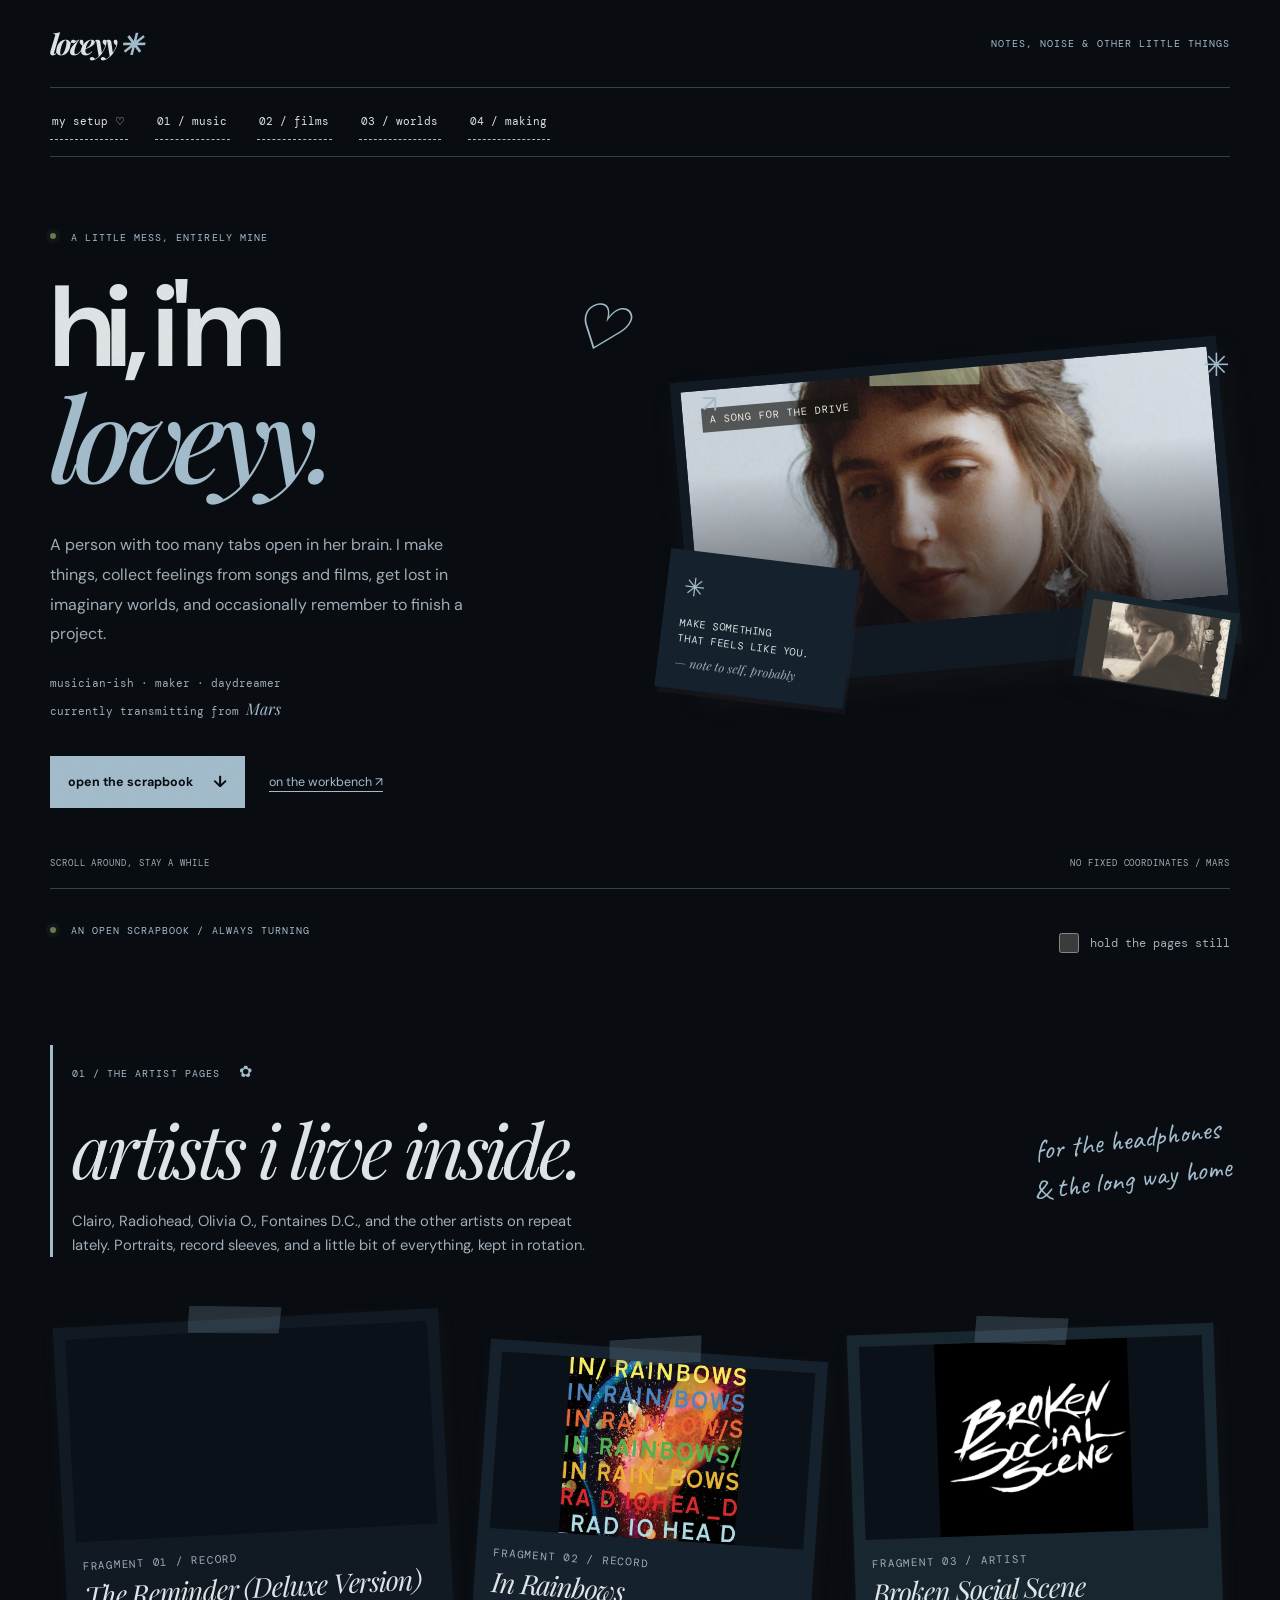
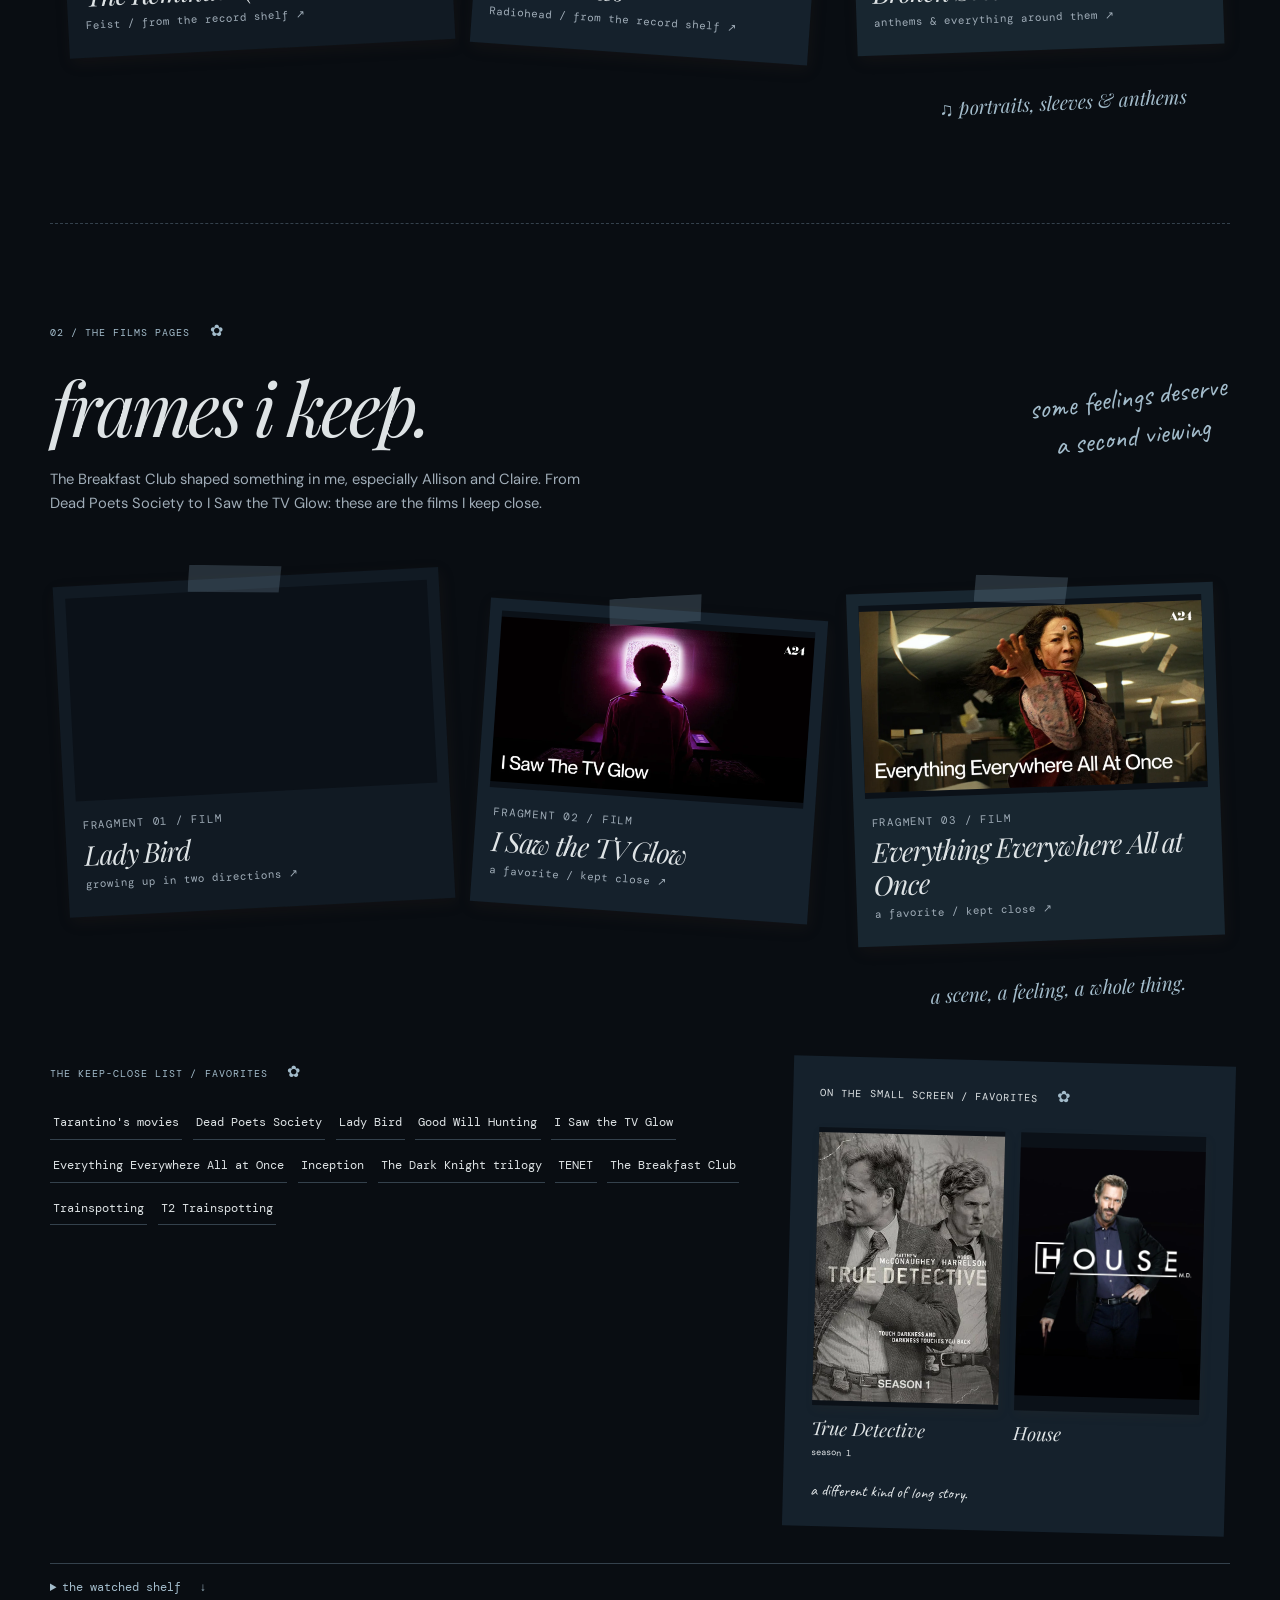
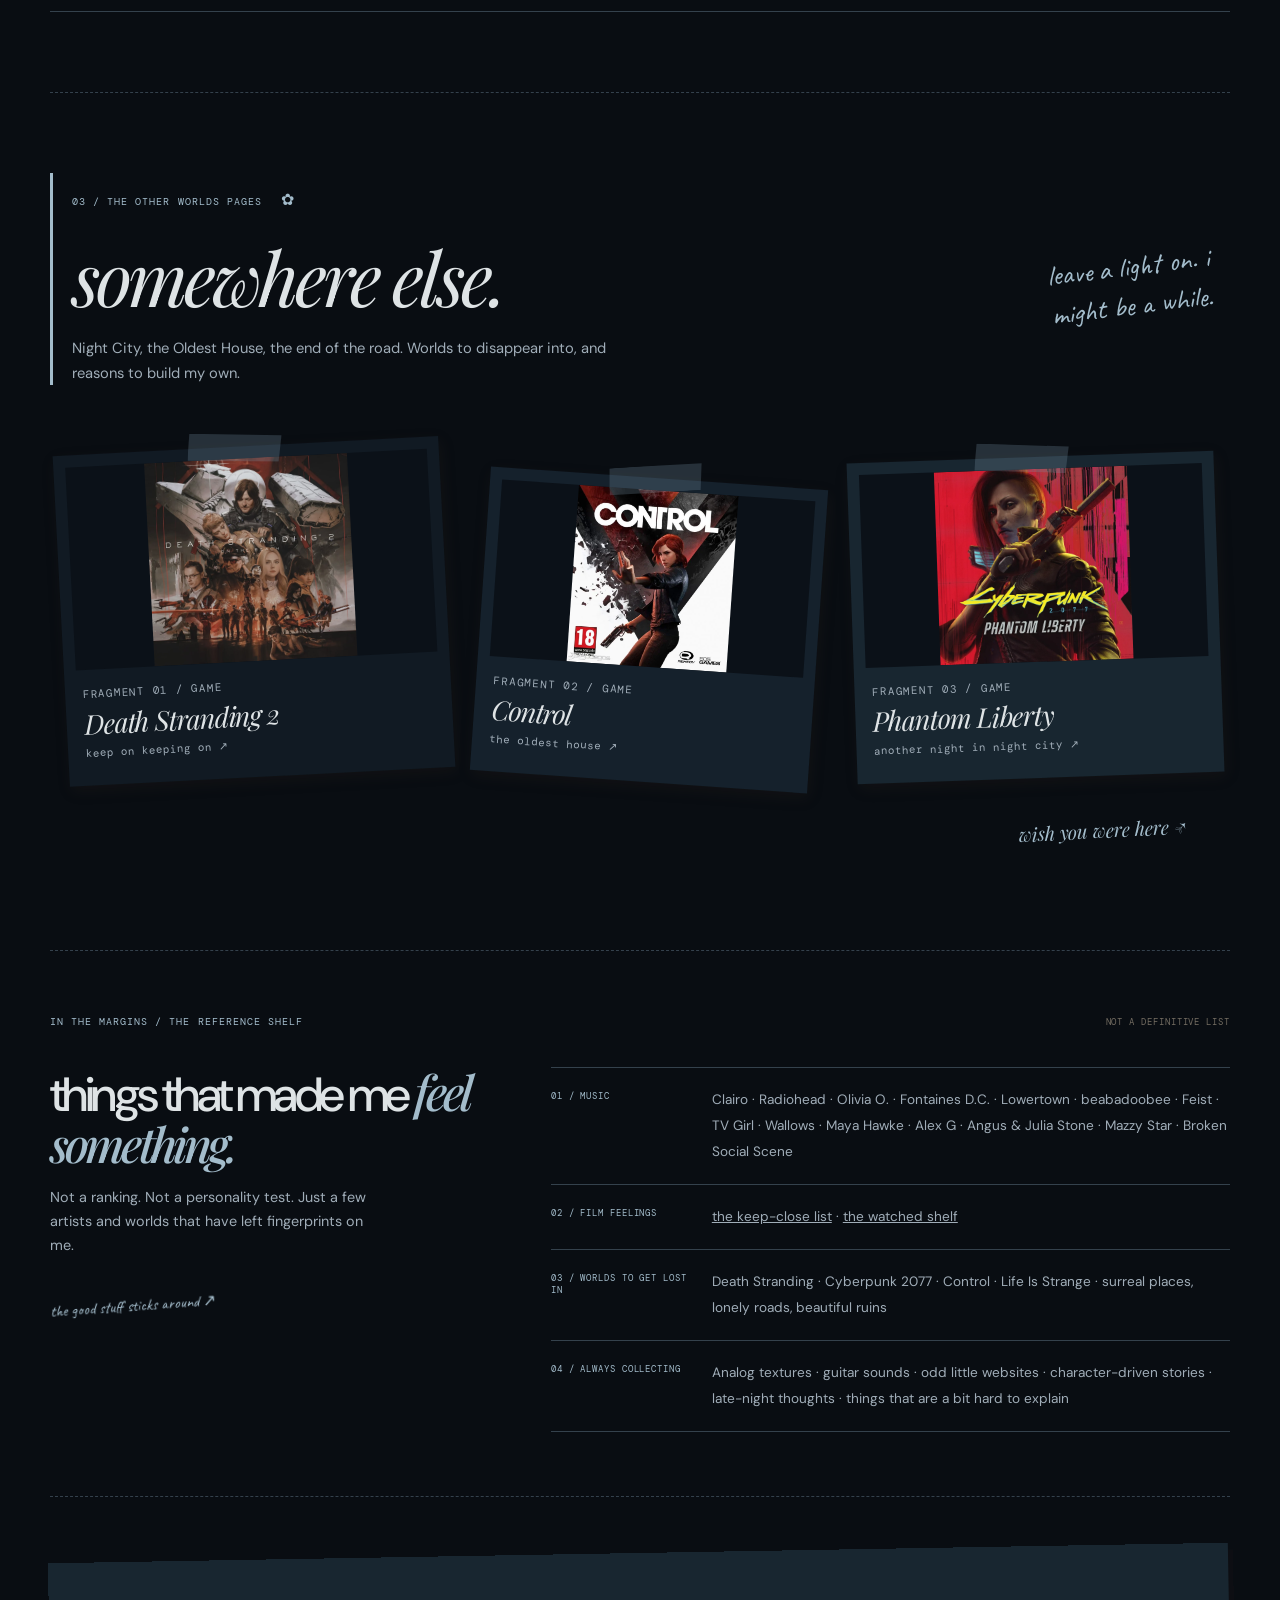
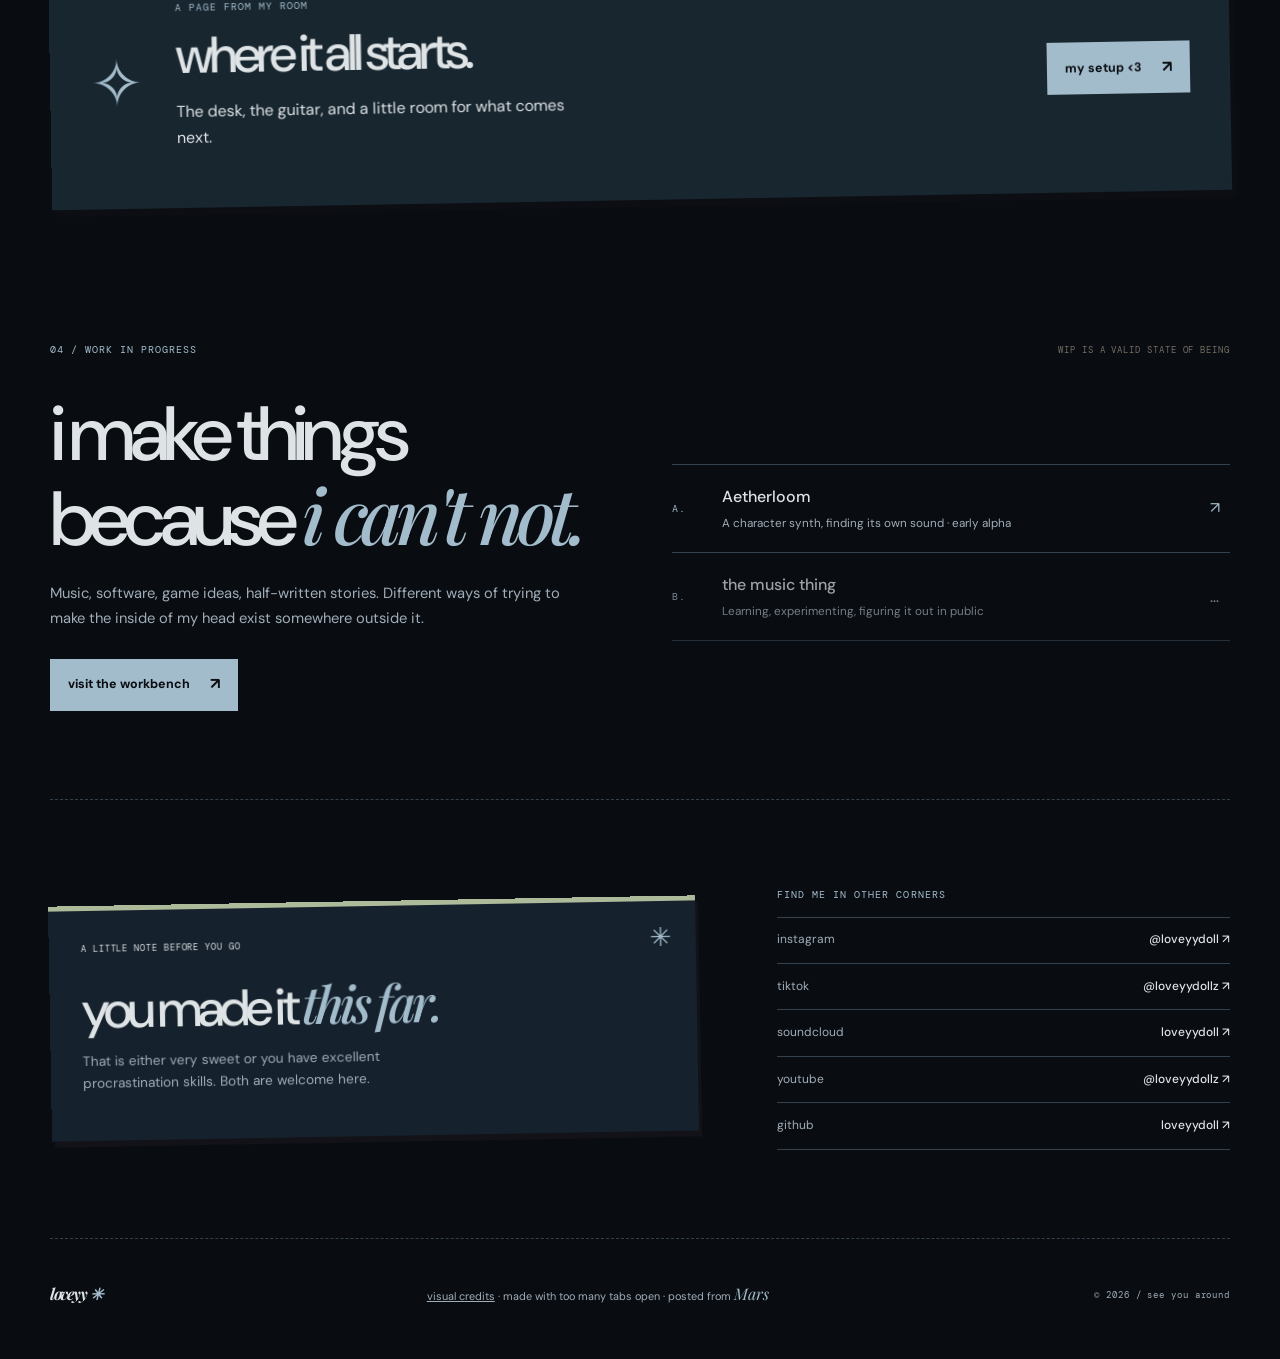
==== archive.html @ 2140994e "Redesign personal site around about page and dark artist archive" ====
<!doctype html>
<html lang="en">
<head><script src="theme.js"></script>
  <meta charset="utf-8">
  <meta name="viewport" content="width=device-width, initial-scale=1">
  <meta name="theme-color" content="#f3eddf">
  <meta name="description" content="A little corner of the internet belonging to loveyy: music, films, games, thoughts, and things in progress.">
  <title>loveyy ✳ — a little corner of the internet</title>
  <link rel="icon" type="image/png" href="/assets/imgs/InEgUadX.png">
  <link rel="preconnect" href="https://fonts.googleapis.com">
  <link rel="preconnect" href="https://fonts.gstatic.com" crossorigin>
  <link href="https://fonts.googleapis.com/css2?family=Caveat:wght@400;600&family=DM+Mono:wght@400;500&family=DM+Sans:wght@400;500;600;700&family=Playfair+Display:ital,wght@0,500;0,600;1,500;1,600&display=swap" rel="stylesheet">
  <link rel="stylesheet" href="styles.css"><link rel="stylesheet" href="scrapbook.css">
  <script src="moodboard-data.js" defer></script>
  <script src="script.js" defer></script>
<link rel="stylesheet" href="theme.css"><link rel="stylesheet" href="journal.css"><script src="journal.js" defer></script></head>
<body>
  <a class="skip-link" href="#main">skip the intro ↓</a>
  <div class="site-shell">
    <header class="topbar">
      <a class="wordmark" href="index.html" aria-label="loveyy home">loveyy<span data-copy="index-001">✳</span></a>
      <span class="top-note" data-copy="index-002">NOTES, NOISE & OTHER LITTLE THINGS</span>
      
    </header>

    <nav class="page-tabs" aria-label="Scrapbook pages"><a href="setup.html">my setup ♡</a><a href="#music">01 / music</a><a href="#films">02 / films</a><a href="#worlds">03 / worlds</a><a href="#making-stuff">04 / making</a></nav><main id="main">
      <section class="hero" aria-labelledby="hello">
        <div class="hero-copy">
          <p class="eyebrow"><span class="live-dot"></span> A LITTLE MESS, ENTIRELY MINE</p>
          <h1 id="hello">hi, i'm<br><em>loveyy.</em><span class="hero-doodle" aria-hidden="true">♡</span></h1>
          <p class="hero-intro" data-copy="index-004">A person with too many tabs open in her brain. I make things, collect feelings from songs and films, get lost in imaginary worlds, and occasionally remember to finish a project.</p>
          <p class="hero-aside">musician-ish · maker · daydreamer<br><span>currently transmitting from <i>Mars</i></span></p>
          <div class="hero-actions">
            <a class="pill-link" href="#the-current-state">open the scrapbook <span data-copy="index-005">↓</span></a>
            <a class="text-link" href="portfolio.html">on the workbench ↗</a>
          </div>
        </div>
        <div class="hero-art" aria-label="A little collage representing the things I love">
          <div class="art-frame art-main">
            <img src="assets/scrapbook/01.webp" alt="Clairo in a soft-lit portrait photographed by Lucas Creighton" fetchpriority="high">
            <span class="frame-stamp" data-copy="index-006">A SONG FOR THE DRIVE</span>
            <span class="frame-caption" data-copy="index-007">softly, somewhere.</span>
          </div>
          <div class="art-frame art-note"><span class="note-star" data-copy="index-008">✳</span><span>MAKE SOMETHING<br>THAT FEELS LIKE YOU.</span><small data-copy="index-009">— note to self, probably</small></div>
          <div class="art-frame art-snapshot">
            <img src="assets/imgs/clairo-candid.jpg" alt="Clairo candid portrait" loading="lazy">
            <span data-copy="index-010">sound on, world off</span>
          </div>
          <span class="orbit orbit-one" data-copy="index-011">✳</span><span class="orbit orbit-two" data-copy="index-012">↗</span>
        </div>
        <div class="hero-bottom"><span data-copy="index-013">SCROLL AROUND, STAY A WHILE</span><span data-copy="index-014">NO FIXED COORDINATES / MARS</span></div>
      </section>

<div class="scrapbook-intro" id="the-current-state"><p class="eyebrow"><span class="live-dot"></span> AN OPEN SCRAPBOOK / ALWAYS TURNING</p><label class="hold-label"><input type="checkbox" id="hold-pages"> hold the pages still</label></div><section class="topic section-block" id="music" aria-labelledby="music-title"><div class="topic-heading"><div><p class="eyebrow" data-copy="index-015">01 / THE ARTIST PAGES</p><h2 id="music-title" data-copy="index-016">artists i live inside.</h2><p class="section-intro" data-copy="index-017">Clairo, Radiohead, Olivia O., Fontaines D.C., and the other artists on repeat lately. Portraits, record sleeves, and a little bit of everything, kept in rotation.</p></div><span class="scribble" data-copy="index-018">for the headphones & the long way home</span></div><div class="scrapbook" data-scrapbook="music"><a class="scrap" href="https://music.apple.com/us/artist/clairo/1187613837?uo=4" target="_blank" rel="noopener noreferrer"><span class="tape" aria-hidden="true"></span><span class="scrap-media"><img src="assets/scrapbook/artist-clairo.webp" alt="Clairo artist image from Apple Music" loading="lazy" decoding="async" width="486" height="486"></span><span class="scrap-meta" data-copy="index-019">fragment 01 / artist</span><span class="scrap-title" data-copy="index-020">Clairo</span><span class="scrap-caption" data-copy="index-021">on repeat lately ↗</span></a><a class="scrap" href="https://music.apple.com/us/album/in-rainbows/1109714933?uo=4" target="_blank" rel="noopener noreferrer"><span class="tape" aria-hidden="true"></span><span class="scrap-media"><img src="assets/scrapbook/record-radiohead.webp" alt="In Rainbows record artwork by Radiohead" loading="lazy" decoding="async" width="600" height="600"></span><span class="scrap-meta" data-copy="index-022">fragment 02 / record</span><span class="scrap-title" data-copy="index-023">In Rainbows</span><span class="scrap-caption" data-copy="index-024">Radiohead / from the record shelf ↗</span></a><a class="scrap" href="https://music.apple.com/us/artist/broken-social-scene/6925799?uo=4" target="_blank" rel="noopener noreferrer"><span class="tape" aria-hidden="true"></span><span class="scrap-media"><img src="assets/scrapbook/artist-brokensocialscene.webp" alt="Broken Social Scene artist image from Apple Music" loading="lazy" decoding="async" width="486" height="486"></span><span class="scrap-meta" data-copy="index-025">fragment 03 / artist</span><span class="scrap-title" data-copy="index-026">Broken Social Scene</span><span class="scrap-caption" data-copy="index-027">anthems &amp; everything around them ↗</span></a><div class="margin-note" aria-hidden="true">♫ portraits, sleeves &amp; anthems</div></div></section>
<section class="topic section-block" id="films" aria-labelledby="films-title"><div class="topic-heading"><div><p class="eyebrow" data-copy="index-028">02 / THE FILMS PAGES</p><h2 id="films-title" data-copy="index-029">frames i keep.</h2><p class="section-intro" data-copy="index-030">The Breakfast Club shaped something in me, especially Allison and Claire. From Dead Poets Society to I Saw the TV Glow: these are the films I keep close.</p></div><span class="scribble" data-copy="index-031">some feelings deserve a second viewing</span></div><div class="scrapbook" data-scrapbook="films"><a class="scrap" href="https://www.universalpicturesathome.com/movies/the-breakfast-club" target="_blank" rel="noopener noreferrer"><span class="tape" aria-hidden="true"></span><span class="scrap-media"><img src="assets/scrapbook/03.webp" alt="The Breakfast Club official film poster" loading="lazy" decoding="async" width="1100" height="1650"></span><span class="scrap-meta" data-copy="index-032">fragment 01 / film</span><span class="scrap-title" data-copy="index-033">The Breakfast Club</span><span class="scrap-caption" data-copy="index-034">allison &amp; claire / a little bit of me ↗</span></a><a class="scrap" href="https://a24films.com/films/i-saw-the-tv-glow" target="_blank" rel="noopener noreferrer"><span class="tape" aria-hidden="true"></span><span class="scrap-media"><img src="assets/scrapbook/tv-glow.webp" alt="I Saw the TV Glow artwork from its official film page" loading="lazy" decoding="async" width="1100" height="578"></span><span class="scrap-meta" data-copy="index-035">fragment 02 / film</span><span class="scrap-title" data-copy="index-036">I Saw the TV Glow</span><span class="scrap-caption" data-copy="index-037">a favorite / kept close ↗</span></a><a class="scrap" href="https://a24films.com/films/everything-everywhere-all-at-once" target="_blank" rel="noopener noreferrer"><span class="tape" aria-hidden="true"></span><span class="scrap-media"><img src="assets/scrapbook/eeaao.webp" alt="Everything Everywhere All at Once artwork from its official film page" loading="lazy" decoding="async" width="1100" height="578"></span><span class="scrap-meta" data-copy="index-038">fragment 03 / film</span><span class="scrap-title" data-copy="index-039">Everything Everywhere All at Once</span><span class="scrap-caption" data-copy="index-040">a favorite / kept close ↗</span></a><div class="margin-note" aria-hidden="true">a scene, a feeling, a whole thing.</div></div><div class="film-notes"><div class="favorite-list" id="film-favorites"><p class="eyebrow" data-copy="index-041">THE KEEP-CLOSE LIST / FAVORITES</p><ul><li data-copy="index-042">Tarantino's movies</li><li data-copy="index-043">Dead Poets Society</li><li data-copy="index-044">Lady Bird</li><li data-copy="index-045">Good Will Hunting</li><li data-copy="index-046">I Saw the TV Glow</li><li data-copy="index-047">Everything Everywhere All at Once</li><li data-copy="index-048">Inception</li><li data-copy="index-049">The Dark Knight trilogy</li><li data-copy="index-050">TENET</li><li data-copy="index-051">The Breakfast Club</li><li data-copy="index-052">Trainspotting</li><li data-copy="index-053">T2 Trainspotting</li></ul></div><aside class="tv-note"><p class="eyebrow" data-copy="index-054">ON THE SMALL SCREEN / FAVORITES</p><div class="tv-posters"><a class="tv-poster" href="https://www.tvmaze.com/seasons/11/true-detective-season-1" target="_blank" rel="noopener noreferrer"><span class="tv-media"><img src="assets/scrapbook/true-detective-s1.webp" width="300" height="434" alt="True Detective Season 1 poster" loading="lazy" decoding="async"></span><h3>True Detective <small data-copy="index-055">season 1</small></h3></a><a class="tv-poster" href="https://www.tvmaze.com/shows/118/house" target="_blank" rel="noopener noreferrer"><span class="tv-media"><img src="assets/scrapbook/house.webp" width="852" height="1136" alt="House series poster" loading="lazy" decoding="async"></span><h3 data-copy="index-056">House</h3></a></div><span class="scribble" data-copy="index-057">a different kind of long story.</span></aside><details class="watched-list" id="film-watched"><summary>the watched shelf <span data-copy="index-058">↓</span></summary><p data-copy="index-059">Watched, with franchises kept together. The favorites live above.</p><ul><li data-copy="index-060">TENET</li><li data-copy="index-061">Dead Poets Society</li><li data-copy="index-062">Good Will Hunting</li><li data-copy="index-063">Kill Bill Vol. 1</li><li data-copy="index-064">Once Upon a Time in Hollywood</li><li data-copy="index-065">Django Unchained</li><li data-copy="index-066">Oppenheimer</li><li data-copy="index-067">Spider-Man (Tom Holland franchise)</li><li data-copy="index-068">Spider-Man: Into the Spider-Verse</li><li data-copy="index-069">Spider-Man: Across the Spider-Verse</li><li data-copy="index-070">Interstellar</li><li data-copy="index-071">Heat</li><li data-copy="index-072">One Battle After Another</li><li data-copy="index-073">007 (Daniel Craig films)</li><li data-copy="index-074">Novocaine</li><li data-copy="index-075">Heretic</li><li data-copy="index-076">Tetris</li><li data-copy="index-077">Kingsman trilogy</li><li data-copy="index-078">The Wolf of Wall Street</li><li data-copy="index-079">Whiplash</li><li data-copy="index-080">V for Vendetta</li><li data-copy="index-081">The Grand Budapest Hotel</li><li data-copy="index-082">Fight Club</li><li data-copy="index-083">Reservoir Dogs</li><li data-copy="index-084">Inglourious Basterds</li><li data-copy="index-085">A Fistful of Dollars</li><li data-copy="index-086">For a Few Dollars More</li><li data-copy="index-087">Project Hail Mary</li><li data-copy="index-088">Pulp Fiction</li><li data-copy="index-089">Sunshine</li><li data-copy="index-090">Trainspotting</li><li data-copy="index-091">T2 Trainspotting</li><li data-copy="index-092">Hot Fuzz</li><li data-copy="index-093">I Saw the TV Glow</li><li data-copy="index-094">The Master</li><li data-copy="index-095">Children of Men</li><li data-copy="index-096">The Drama</li><li data-copy="index-097">There Will Be Blood</li><li data-copy="index-098">Baby Driver</li><li data-copy="index-099">John Wick franchise</li><li data-copy="index-100">Everything Everywhere All at Once</li><li data-copy="index-101">Knives Out trilogy</li><li data-copy="index-102">Sicario</li><li data-copy="index-103">Dune: Part One</li><li data-copy="index-104">Dune: Part Two</li><li data-copy="index-105">Blade Runner 2049</li><li data-copy="index-106">Bullet Train</li><li data-copy="index-107">Drive</li><li data-copy="index-108">The Batman</li><li data-copy="index-109">Lady Bird</li><li data-copy="index-110">Inception</li><li data-copy="index-111">The Dark Knight trilogy</li><li data-copy="index-112">The Breakfast Club</li></ul></details></div></section>
<section class="topic section-block" id="worlds" aria-labelledby="worlds-title"><div class="topic-heading"><div><p class="eyebrow" data-copy="index-113">03 / THE OTHER WORLDS PAGES</p><h2 id="worlds-title" data-copy="index-114">somewhere else.</h2><p class="section-intro" data-copy="index-115">Night City, the Oldest House, the end of the road. Worlds to disappear into, and reasons to build my own.</p></div><span class="scribble" data-copy="index-116">leave a light on. i might be a while.</span></div><div class="scrapbook" data-scrapbook="worlds"><a class="scrap" href="https://www.playstation.com/en-us/games/death-stranding-2-on-the-beach/" target="_blank" rel="noopener noreferrer"><span class="tape" aria-hidden="true"></span><span class="scrap-media"><img src="assets/scrapbook/09.webp" alt="Death Stranding 2 On the Beach official artwork" loading="lazy" decoding="async" width="1024" height="1024"></span><span class="scrap-meta" data-copy="index-117">fragment 01 / game</span><span class="scrap-title" data-copy="index-118">Death Stranding 2</span><span class="scrap-caption" data-copy="index-119">keep on keeping on ↗</span></a><a class="scrap" href="https://www.remedygames.com/games/control" target="_blank" rel="noopener noreferrer"><span class="tape" aria-hidden="true"></span><span class="scrap-media"><img src="assets/scrapbook/10.webp" alt="Control video game cover artwork" loading="lazy" decoding="async" width="580" height="638"></span><span class="scrap-meta" data-copy="index-120">fragment 02 / game</span><span class="scrap-title" data-copy="index-121">Control</span><span class="scrap-caption" data-copy="index-122">the oldest house ↗</span></a><a class="scrap" href="https://www.cyberpunk.net/" target="_blank" rel="noopener noreferrer"><span class="tape" aria-hidden="true"></span><span class="scrap-media"><img src="assets/scrapbook/15.webp" alt="Cyberpunk 2077 Phantom Liberty promotional art" loading="lazy" decoding="async" width="1024" height="1024"></span><span class="scrap-meta" data-copy="index-123">fragment 03 / game</span><span class="scrap-title" data-copy="index-124">Phantom Liberty</span><span class="scrap-caption" data-copy="index-125">another night in night city ↗</span></a><div class="margin-note" aria-hidden="true">wish you were here ↗</div></div></section>
      <section class="reference-section section-block" id="reference-shelf" aria-labelledby="reference-title">
        <div class="section-heading"><p class="eyebrow" data-copy="index-126">IN THE MARGINS / THE REFERENCE SHELF</p><span class="section-mark" data-copy="index-127">NOT A DEFINITIVE LIST</span></div>
        <div class="reference-layout">
          <div class="reference-lead"><h2 id="reference-title"><span data-copy="index-extra-001">things that made me </span><em><span data-copy="index-extra-002">feel something.</span></em></h2><p data-copy="index-128">Not a ranking. Not a personality test. Just a few artists and worlds that have left fingerprints on me.</p><span class="handwritten" data-copy="index-129">the good stuff sticks around ↗</span></div>
          <div class="reference-lists">
            <div class="reference-row"><span class="reference-kind" data-copy="index-130">01 / MUSIC</span><p data-copy="index-131">Clairo · Radiohead · Olivia O. · Fontaines D.C. · Lowertown · beabadoobee · Feist · TV Girl · Wallows · Maya Hawke · Alex G · Angus &amp; Julia Stone · Mazzy Star · Broken Social Scene</p></div>
            <div class="reference-row"><span class="reference-kind" data-copy="index-132">02 / FILM FEELINGS</span><p><a href="#film-favorites">the keep-close list</a> · <a href="#film-watched">the watched shelf</a></p></div>
            <div class="reference-row"><span class="reference-kind" data-copy="index-133">03 / WORLDS TO GET LOST IN</span><p data-copy="index-134">Death Stranding · Cyberpunk 2077 · Control · Life Is Strange · surreal places, lonely roads, beautiful ruins</p></div>
            <div class="reference-row"><span class="reference-kind" data-copy="index-135">04 / ALWAYS COLLECTING</span><p data-copy="index-136">Analog textures · guitar sounds · odd little websites · character-driven stories · late-night thoughts · things that are a bit hard to explain</p></div>
          </div>
        </div>
      </section>

      <aside class="setup-invitation"><span aria-hidden="true">✧</span><div><p class="eyebrow" data-copy="index-137">A PAGE FROM MY ROOM</p><h2 data-copy="index-138">where it all starts.</h2><p data-copy="index-139">The desk, the guitar, and a little room for what comes next.</p></div><a class="pill-link" href="setup.html">my setup &lt;3 <span data-copy="index-140">↗</span></a></aside>
<section class="making-section section-block" id="making-stuff" aria-labelledby="making-title">
        <div class="section-heading"><p class="eyebrow" data-copy="index-141">04 / WORK IN PROGRESS</p><span class="section-mark" data-copy="index-142">WIP IS A VALID STATE OF BEING</span></div>
        <div class="making-layout">
          <div><h2 id="making-title"><span data-copy="index-extra-003">i make things</span><br><span data-copy="index-extra-004">because </span><em><span data-copy="index-extra-005">i can't not.</span></em></h2><p class="section-intro" data-copy="index-143">Music, software, game ideas, half-written stories. Different ways of trying to make the inside of my head exist somewhere outside it.</p><a class="pill-link" href="portfolio.html">visit the workbench <span data-copy="index-144">↗</span></a></div>
          <div class="project-teasers">
            <a class="project-teaser" href="portfolio.html#aetherloom"><span class="project-index" data-copy="index-145">A.</span><span><strong data-copy="index-146">Aetherloom</strong><small data-copy="index-147">A character synth, finding its own sound · early alpha</small></span><span class="teaser-arrow" data-copy="index-148">↗</span></a>
            <div class="project-teaser teaser-soon"><span class="project-index" data-copy="index-149">B.</span><span><strong data-copy="index-150">the music thing</strong><small data-copy="index-151">Learning, experimenting, figuring it out in public</small></span><span class="teaser-arrow" data-copy="index-152">…</span></div>
          </div>
        </div>
      </section>

      <section class="guestbook-section section-block" aria-labelledby="guestbook-title">
        <div class="guestbook-note"><span class="note-star" data-copy="index-153">✳</span><p class="eyebrow" data-copy="index-154">A LITTLE NOTE BEFORE YOU GO</p><h2 id="guestbook-title"><span data-copy="index-extra-006">you made it </span><em><span data-copy="index-extra-007">this far.</span></em></h2><p data-copy="index-155">That is either very sweet or you have excellent procrastination skills. Both are welcome here.</p></div>
        <div class="social-block"><p class="eyebrow" data-copy="index-156">FIND ME IN OTHER CORNERS</p><nav class="socials" aria-label="Social links">
          <a href="https://www.instagram.com/loveyydoll/" target="_blank" rel="noopener noreferrer"><span data-copy="index-157">instagram</span><b>@loveyydoll ↗</b></a>
          <a href="https://www.tiktok.com/@loveyydollz" target="_blank" rel="noopener noreferrer"><span data-copy="index-158">tiktok</span><b>@loveyydollz ↗</b></a>
          <a href="https://soundcloud.com/loveyydoll" target="_blank" rel="noopener noreferrer"><span data-copy="index-159">soundcloud</span><b>loveyydoll ↗</b></a>
          <a href="https://www.youtube.com/@loveyydollz" target="_blank" rel="noopener noreferrer"><span data-copy="index-160">youtube</span><b>@loveyydollz ↗</b></a>
          <a href="https://github.com/loveyydoll" target="_blank" rel="noopener noreferrer"><span data-copy="index-161">github</span><b>loveyydoll ↗</b></a>
        </nav></div>
      </section>
    </main>
    <footer class="site-footer"><a class="wordmark" href="index.html">loveyy<span data-copy="index-162">✳</span></a><p><a href="image-credits.html">visual credits</a> · made with too many tabs open · posted from <i>Mars</i></p><span>© <span id="year" data-copy="index-163">2026</span> / see you around</span></footer>
  </div>
</body>
</html>
<!-- Images are served locally. Source credits: image-credits.html. -->
---- styles.css ----
:root{color-scheme:dark;--bg:#171613;--paper:#201e1a;--paper-2:#29251f;--text:#f1eee7;--muted:#aaa398;--line:#3b362f;--lime:#d9ef83;--rose:#cb9297;--orange:#d5a77f;--mono:'DM Mono',monospace;--sans:'DM Sans',sans-serif;--serif:'Playfair Display',Georgia,serif;--max:1120px}
*{box-sizing:border-box}
html{scroll-behavior:smooth;scroll-padding-top:2rem;background:var(--bg)}
body{margin:0;background:radial-gradient(ellipse at 78% 0%,#383026 0,transparent 33%),var(--bg);color:var(--text);font-family:var(--sans);line-height:1.65}
body:before{content:"";position:fixed;inset:0;z-index:10;pointer-events:none;opacity:.12;background-image:url("data:image/svg+xml,%3Csvg viewBox='0 0 180 180' xmlns='http://www.w3.org/2000/svg'%3E%3Cfilter id='n'%3E%3CfeTurbulence type='fractalNoise' baseFrequency='.92' numOctaves='3' stitchTiles='stitch'/%3E%3C/filter%3E%3Crect width='100%25' height='100%25' filter='url(%23n)' opacity='.23'/%3E%3C/svg%3E");mix-blend-mode:screen}
a{color:inherit}a:focus-visible,button:focus-visible{outline:2px solid var(--lime);outline-offset:5px}
img{display:block;width:100%;height:100%;object-fit:cover;filter:saturate(.72) contrast(1.03)}
.skip-link{position:absolute;left:-9999px;top:1rem;z-index:20;background:var(--lime);color:#171613;padding:.6rem 1rem}.skip-link:focus{left:1rem}
.site-shell{width:min(100% - 3.5rem,var(--max));margin:0 auto}
.topbar{height:76px;display:flex;align-items:center;justify-content:space-between;border-bottom:1px solid var(--line);gap:1rem}
.wordmark{font-weight:700;letter-spacing:-.09em;text-decoration:none;font-size:1.25rem}.wordmark span{color:var(--lime);padding-left:.2rem}
.top-note,.eyebrow,.section-mark,.hero-bottom,.frame-stamp,.visual-caption,.card-category,.card-topline,.reference-kind,.project-index,.site-footer>span{font: .64rem var(--mono);letter-spacing:.1em}
.top-note{color:var(--muted)}.theme-toggle{display:flex;align-items:center;gap:.55rem;background:none;border:0;color:var(--muted);font: .65rem var(--mono);cursor:pointer}.theme-dot{width:9px;height:9px;border-radius:50%;background:var(--lime);box-shadow:0 0 12px #d9ef8366}
.hero{position:relative;display:grid;grid-template-columns:1fr .94fr;gap:4rem;align-items:center;min-height:640px;padding:5.2rem 0 4rem;border-bottom:1px solid var(--line)}
.hero-copy{position:relative;z-index:2}.eyebrow{color:var(--muted);margin:0 0 1.6rem}.live-dot{display:inline-block;width:6px;height:6px;border-radius:50%;background:var(--lime);margin:0 .5rem .1rem 0;box-shadow:0 0 9px #d9ef8377}
h1{font-size:clamp(5rem,10vw,8.5rem);line-height:.83;letter-spacing:-.105em;font-weight:600;margin:0 0 2rem}h1 em,h2 em{font-family:var(--serif);font-weight:500;letter-spacing:-.08em;color:var(--rose)}
.hero-intro{max-width:440px;font-size:1.03rem;color:#d0c9bd;line-height:1.85}.hero-aside{font: .7rem/1.9 var(--mono);color:var(--muted);margin:1.5rem 0 2rem}.hero-aside i,.site-footer i{font-family:var(--serif);font-size:1rem;color:var(--lime)}
.hero-actions{display:flex;align-items:center;gap:1.5rem;flex-wrap:wrap}.pill-link{display:inline-flex;gap:1.3rem;align-items:center;background:var(--lime);color:#1b1a15;text-decoration:none;padding:.8rem 1.1rem;font-size:.78rem;font-weight:700;transition:transform .2s,background .2s}.pill-link:hover{transform:translateY(-3px);background:#e5f7a3}.pill-link span{font-size:1rem}.text-link{font-size:.78rem;color:var(--muted);text-underline-offset:5px}.text-link:hover{color:var(--lime)}
.hero-art{position:relative;min-height:440px}.art-frame{position:absolute;overflow:hidden;border:1px solid #f1eee722;background:var(--paper);box-shadow:0 22px 60px #0004}.art-main{inset:10px 16px 35px 35px;transform:rotate(2deg)}.art-main:after{content:"";position:absolute;inset:0;background:linear-gradient(180deg,transparent 35%,#0d0d12a8)}.frame-stamp,.frame-caption{position:absolute;z-index:1;left:1.2rem}.frame-stamp{top:1.1rem;color:#f1eee7;background:#171613a8;padding:.35rem .5rem}.frame-caption{bottom:1.3rem;font:italic 1.4rem var(--serif);color:#fff}.art-note{z-index:2;left:-5px;bottom:0;width:190px;padding:1rem 1.1rem 1.2rem;transform:rotate(-6deg);background:#d9ef83;color:#28251b;display:flex;flex-direction:column;gap:.4rem}.note-star{font-size:1.6rem;color:var(--rose)}.art-note>span:nth-child(2){font: .65rem/1.6 var(--mono);letter-spacing:.06em}.art-note small{font:italic .75rem var(--serif);color:#6b634d}.art-snapshot{right:-8px;bottom:8px;width:135px;height:165px;transform:rotate(5deg);padding:7px}.art-snapshot img{height:120px;filter:grayscale(.7) sepia(.2)}.art-snapshot span{display:block;text-align:center;font: .56rem var(--mono);padding-top:5px;color:var(--muted)}.orbit{position:absolute;color:var(--rose);font-size:2rem}.orbit-one{right:0;top:0}.orbit-two{left:20px;top:45px;color:var(--lime);font-size:1.5rem}.hero-bottom{position:absolute;bottom:1.2rem;left:0;right:0;display:flex;justify-content:space-between;color:#746d62;font-size:.57rem}
.section-block{padding:5.5rem 0;border-bottom:1px solid var(--line)}.section-heading{display:flex;align-items:center;justify-content:space-between;gap:1rem;margin-bottom:2.4rem}.section-heading .eyebrow{margin:0}.section-mark{color:#746d62;font-size:.58rem}
h2{font-size:clamp(2.5rem,5.5vw,4.5rem);line-height:1.03;letter-spacing:-.075em;font-weight:500;margin:0}.section-intro{max-width:520px;color:var(--muted);font-size:.92rem;margin:1rem 0 2.5rem}
.now-grid{display:grid;grid-template-columns:repeat(3,minmax(0,1fr));gap:1rem}.now-card{border:1px solid var(--line);background:#201e1a99;padding:1rem;min-width:0;transition:transform .25s,border-color .25s}.now-card:hover{transform:translateY(-4px);border-color:#77705f}.card-topline{display:flex;justify-content:space-between;align-items:center;color:var(--muted);font-size:.58rem}.tiny-icon{font-size:1.1rem;color:var(--lime)}.card-visual{position:relative;height:210px;overflow:hidden;margin:1rem 0 1.2rem;background:var(--paper-2)}.card-visual:after{content:"";position:absolute;inset:0;background:linear-gradient(0deg,#15130dbb,transparent 65%)}.album-visual{background:radial-gradient(ellipse at 52% 43%,#c88c8c 0,#8e5d63 17%,#473a3c 39%,#201e1a 72%);display:grid;place-items:center}.album-orb{width:135px;aspect-ratio:1;border-radius:50%;background:repeating-radial-gradient(circle at 50% 50%,#171613 0 2px,#3b3432 3px 4px,#171613 5px 7px);box-shadow:0 0 35px #e5b1b133}.album-type{position:absolute;z-index:1;top:22%;left:12%;font-size:2.1rem;font-weight:700;line-height:.85;letter-spacing:-.1em;transform:rotate(-8deg);color:#f5e6da}.album-type i{font:italic 2.5rem var(--serif);color:var(--lime)}.film-visual img,.world-visual img{position:absolute;inset:0}.film-visual img{filter:grayscale(.65) sepia(.3)}.film-overlay{position:absolute;z-index:1;left:1rem;top:1.1rem;font:italic 2.3rem/.9 var(--serif);letter-spacing:-.06em}.world-visual img{filter:saturate(.7) hue-rotate(12deg)}.world-type{position:absolute;z-index:1;top:20%;left:10%;font: .85rem/1.5 var(--mono);letter-spacing:.1em;color:#fff}.visual-caption{position:absolute;z-index:2;bottom:.6rem;left:.65rem;color:#f1eee7aa;font-size:.5rem}.card-category{font-size:.58rem;color:var(--rose);margin:0 0 .5rem}.now-card h3{font-size:1.15rem;line-height:1.25;letter-spacing:-.035em;margin:0 0 .65rem}.now-card>p:not(.card-category){font-size:.8rem;line-height:1.7;color:var(--muted);min-height:5.2rem}.card-link{display:flex;justify-content:space-between;gap:.5rem;padding-top:1rem;border-top:1px solid var(--line);font-size:.72rem;text-decoration:none;color:var(--lime)}.card-link span{font-size:1rem}.card-link:hover{text-decoration:underline;text-underline-offset:4px}
.reference-layout{display:grid;grid-template-columns:.8fr 1.2fr;gap:5rem}.reference-lead h2{font-size:clamp(2.7rem,5vw,4.2rem)}.reference-lead>p{color:var(--muted);font-size:.9rem;max-width:320px}.handwritten{display:inline-block;margin-top:1.5rem;font:italic 1rem var(--serif);color:var(--lime);transform:rotate(-4deg)}.reference-row{display:grid;grid-template-columns:145px 1fr;gap:1rem;padding:1.2rem 0;border-bottom:1px solid var(--line)}.reference-row:first-child{border-top:1px solid var(--line)}.reference-kind{font-size:.57rem;color:var(--rose);padding-top:.2rem}.reference-row p{font-size:.85rem;color:#d4cec2;margin:0;line-height:1.9}
.making-layout{display:grid;grid-template-columns:1fr 1fr;gap:4rem;align-items:center}.making-layout h2{font-size:clamp(3rem,6vw,5rem)}.making-layout .section-intro{margin:1.4rem 0 1.8rem}.project-teasers{border-top:1px solid var(--line)}.project-teaser{display:grid;grid-template-columns:34px 1fr 20px;gap:1rem;align-items:center;padding:1.2rem 0;border-bottom:1px solid var(--line);text-decoration:none;transition:padding .2s}.project-teaser:hover{padding-left:.4rem}.project-index{color:var(--rose)}.project-teaser strong{display:block;font-size:1rem;font-weight:500}.project-teaser small{display:block;color:var(--muted);font-size:.73rem;margin-top:.2rem}.teaser-arrow{color:var(--lime)}.teaser-soon{opacity:.7}
.guestbook-section{display:grid;grid-template-columns:1fr .7fr;gap:5rem;align-items:center}.guestbook-note{position:relative;padding:2rem;background:#23211b;border:1px solid var(--line);transform:rotate(-1deg)}.guestbook-note .note-star{position:absolute;right:1.5rem;top:1rem}.guestbook-note .eyebrow{font-size:.57rem}.guestbook-note h2{font-size:clamp(2.5rem,4vw,3.7rem)}.guestbook-note>p:last-child{color:var(--muted);font-size:.85rem;max-width:370px}.social-block>.eyebrow{margin-bottom:1rem}.socials{display:grid}.socials a{display:flex;justify-content:space-between;gap:1rem;padding:.8rem 0;border-bottom:1px solid var(--line);text-decoration:none;font-size:.75rem}.socials a:first-child{border-top:1px solid var(--line)}.socials a span{color:var(--muted)}.socials a b{font-weight:500;color:var(--text)}.socials a:hover b{color:var(--lime)}
.site-footer{display:flex;align-items:center;justify-content:space-between;gap:1rem;padding:2rem 0 2.5rem}.site-footer .wordmark{font-size:1rem}.site-footer p{font-size:.68rem;color:var(--muted);text-align:center}.site-footer>span{color:#746d62;font-size:.56rem}
.portfolio{width:min(100% - 3.5rem,850px);margin:0 auto;padding:2rem 0 3rem}.back-link{font:.75rem var(--mono);color:var(--muted);text-decoration:none}.back-link:hover{color:var(--lime)}.portfolio header{padding:5rem 0 3rem;border-bottom:1px solid var(--line)}.portfolio h1{text-align:left;margin:1rem 0;font-size:clamp(3rem,9vw,5.5rem)}.portfolio header p:not(.eyebrow){max-width:540px;color:var(--muted)}.portfolio .eyebrow{font:.65rem var(--mono);letter-spacing:.12em;color:var(--muted);text-transform:uppercase}.work{padding:2.6rem 0;border-bottom:1px solid var(--line)}.work h2{font-size:1.6rem;letter-spacing:-.04em;margin:.2rem 0}.work p{color:var(--muted);max-width:620px;font-size:.92rem}.work a{color:var(--lime);font-size:.85rem;text-underline-offset:4px}.small-links{display:flex;flex-wrap:wrap;gap:.8rem 1.4rem}.portfolio footer{margin-top:2rem}
body.light-mode{color-scheme:light;--bg:#eee9df;--paper:#e4ded2;--paper-2:#d9d1c3;--text:#26231e;--muted:#696257;--line:#c9c0b1;--lime:#65752b;--rose:#98545f;--orange:#986a44;background:radial-gradient(ellipse at 78% 0%,#d7c8ae 0,transparent 33%),var(--bg)}body.light-mode .hero-intro,body.light-mode .reference-row p{color:#4d473d}body.light-mode .now-card{background:#f4efe6a6}body.light-mode .guestbook-note{background:#e4ded2}body.light-mode .pill-link{color:#fff;background:#65752b}body.light-mode .album-type{color:#f5e6da}
@media(max-width:850px){.hero{gap:2rem;min-height:590px}.hero-art{min-height:370px}.art-main{inset:20px 8px 35px 22px}.art-snapshot{width:115px;height:145px}.art-snapshot img{height:102px}.art-note{width:165px}.now-grid{gap:.65rem}.card-visual{height:170px}.now-card{padding:.75rem}.now-card>p:not(.card-category){min-height:7rem}.reference-layout{gap:2.5rem}.reference-row{grid-template-columns:110px 1fr}.making-layout{gap:2.5rem}.guestbook-section{gap:2.5rem}}
@media(max-width:620px){.site-shell{width:min(100% - 2rem,var(--max))}.topbar{height:65px}.top-note{display:none}.hero{grid-template-columns:1fr;gap:1rem;padding:4rem 0 4rem}.hero h1{font-size:clamp(5.5rem,22vw,8rem)}.hero-art{min-height:350px;width:min(100%,430px);margin:0 auto}.art-main{inset:8px 25px 30px 25px}.art-note{left:0;width:160px}.art-snapshot{right:0}.hero-bottom{font-size:.48rem;gap:1rem}.section-block{padding:4rem 0}.section-heading{align-items:flex-start}.section-mark{max-width:120px;text-align:right;line-height:1.6}.now-grid{grid-template-columns:1fr}.now-card{padding:1rem}.card-visual{height:230px}.now-card>p:not(.card-category){min-height:0}.reference-layout,.making-layout,.guestbook-section{grid-template-columns:1fr;gap:2.2rem}.reference-lead h2{max-width:450px}.reference-row{grid-template-columns:105px 1fr;gap:.7rem}.making-layout h2{font-size:clamp(3.5rem,15vw,5rem)}.guestbook-note{padding:1.5rem}.site-footer{flex-wrap:wrap;justify-content:space-between}.site-footer p{order:3;width:100%;text-align:left;margin:.3rem 0 0}.site-footer>span{font-size:.5rem}}
@media(prefers-reduced-motion:reduce){html{scroll-behavior:auto}*,*::before,*::after{transition:none!important;animation:none!important}}

/* More lived-in image collage: deliberately uneven, like a scrapbook instead of a product landing page. */
.memory-wall h2{max-width:800px}.memory-grid{display:grid;grid-template-columns:1fr 1.15fr .85fr;grid-template-rows:220px 190px 170px;gap:1rem;margin-top:2.6rem;align-items:stretch}
.memory{position:relative;margin:0;overflow:hidden;background:var(--paper-2);border:1px solid #f1eee722;box-shadow:0 12px 35px #0002}
.memory img{position:absolute;inset:0;transition:transform .7s cubic-bezier(.2,.7,.2,1),filter .4s;filter:saturate(.66) contrast(1.05)}
.memory:hover img{transform:scale(1.055);filter:saturate(.95) contrast(1.05)}
.memory:after{content:"";position:absolute;inset:0;background:linear-gradient(0deg,#12110fd9 0%,transparent 52%);pointer-events:none}
.memory figcaption{position:absolute;z-index:1;left:1rem;right:1rem;bottom:.8rem;font:italic .95rem var(--serif);color:#f1eee7}
.memory-tall{grid-row:span 2;transform:rotate(-1.2deg)}.memory-wide{grid-column:span 2;transform:rotate(.7deg)}.memory-small{transform:rotate(1.5deg)}.memory-note{padding:1.4rem;background:#c88f96;color:#28211f;display:flex;flex-direction:column;justify-content:center;transform:rotate(-1deg)}.memory-note:after{display:none}.memory-note>span{font-size:1.8rem;color:#e9efb2}.memory-note blockquote{font:italic clamp(1.1rem,2vw,1.6rem)/1.25 var(--serif);letter-spacing:-.04em;margin:.4rem 0 1rem}.memory-note figcaption{position:static;color:#5c4141;font-size:.7rem}.memory-film{transform:rotate(1deg)}.memory-road{grid-column:span 2;transform:rotate(-.5deg)}
@media(max-width:700px){.memory-grid{grid-template-columns:1fr 1fr;grid-template-rows:190px 160px 180px 150px;gap:.7rem}.memory-tall{grid-row:span 2}.memory-wide{grid-column:span 1}.memory-small{grid-row:span 1}.memory-note{grid-column:span 2;min-height:150px}.memory-film{grid-column:span 1}.memory-road{grid-column:span 2}.memory figcaption{font-size:.8rem}}
@media(max-width:400px){.memory-grid{grid-template-columns:1fr 1fr;grid-template-rows:170px 145px 165px 140px}.memory figcaption{left:.6rem;right:.6rem;bottom:.55rem;font-size:.72rem}}


/* Artist + film image archive: a visual scrapbook, not a corporate card grid. */
.image-archive h2{max-width:850px}
.image-archive-grid{display:grid;grid-template-columns:1.05fr .8fr 1fr;grid-auto-rows:240px;gap:1rem;margin-top:2.4rem}
.archive-image{position:relative;display:block;overflow:hidden;isolation:isolate;background:var(--paper-2);border:1px solid #f1eee722;box-shadow:0 16px 40px #0003;text-decoration:none}
.archive-image:nth-child(1){grid-row:span 2;transform:rotate(-1deg)}
.archive-image:nth-child(2){transform:rotate(1deg)}
.archive-image:nth-child(3){grid-row:span 2;transform:rotate(.8deg)}
.archive-image:nth-child(4){transform:rotate(-.7deg)}
.archive-image:nth-child(5){transform:rotate(1.1deg)}
.archive-image:nth-child(6){transform:rotate(-.5deg)}
.archive-image img{position:absolute;inset:0;z-index:-2;transition:transform .7s cubic-bezier(.2,.7,.2,1),filter .4s;filter:saturate(.65) contrast(1.08)}
.archive-image:after{content:"";position:absolute;inset:0;z-index:-1;background:linear-gradient(180deg,#1112 0%,transparent 30%,#0b0a0de8 100%)}
.archive-image:hover img{transform:scale(1.06);filter:saturate(1) contrast(1.04)}
.archive-number{position:absolute;top:.8rem;left:.8rem;font:.56rem var(--mono);letter-spacing:.1em;background:#171613c9;color:#f1eee7;padding:.4rem .5rem}
.archive-title{position:absolute;left:1rem;right:.7rem;bottom:2.15rem;font:clamp(1.5rem,3vw,2.5rem)/.98 var(--serif);letter-spacing:-.05em;color:#fff}
.archive-caption{position:absolute;left:1rem;bottom:.8rem;color:#e5e0d6;font:.62rem var(--mono)}
.archive-footnote{max-width:650px;margin:1.2rem 0 0;color:var(--muted);font:.65rem/1.8 var(--mono)}
@media(max-width:700px){.image-archive-grid{grid-template-columns:1fr 1fr;grid-auto-rows:210px;gap:.7rem}.archive-image:nth-child(1),.archive-image:nth-child(3){grid-row:span 1}.archive-title{font-size:1.5rem}.archive-image:nth-child(1){transform:rotate(-.5deg)}}
@media(max-width:420px){.image-archive-grid{grid-auto-rows:175px}.archive-title{font-size:1.25rem}.archive-number{font-size:.48rem}.archive-caption{font-size:.52rem;left:.65rem}}

/* Actual album sleeves, posters, and archival imagery. */
.album-visual img{position:absolute;inset:0;width:100%;height:100%;object-fit:cover}
.album-visual .visual-caption{z-index:2}
.image-unavailable{background:repeating-linear-gradient(135deg,var(--paper),var(--paper) 12px,var(--paper-2) 13px,var(--paper-2) 26px)}
.image-archive-grid{grid-auto-rows:235px}
.archive-image:nth-child(7){transform:rotate(.7deg)}
.archive-image:nth-child(8){transform:rotate(-1deg)}
.archive-image:nth-child(9){grid-row:span 2;transform:rotate(.8deg)}
.archive-image:nth-child(10){transform:rotate(-.8deg)}
.archive-image:nth-child(11){transform:rotate(1deg)}
.archive-image:nth-child(12){transform:rotate(-.7deg)}
.image-credits{max-width:760px;margin-top:1.1rem;font:.7rem/1.8 var(--mono);color:var(--muted)}
.image-credits summary{cursor:pointer;text-decoration:underline;text-underline-offset:4px}
.image-credits p{padding:.75rem 0;margin:0}
.archive-footnote a{color:var(--rose)}
@media(max-width:700px){.archive-image:nth-child(9){grid-row:span 1}.image-archive-grid{grid-auto-rows:210px}}
@media(max-width:420px){.image-archive-grid{grid-auto-rows:175px}}

/* Living Moodboard: quiet motion, zine-like controls and visible focus. */
.moodboard-toolbar{display:flex;justify-content:space-between;align-items:center;flex-wrap:wrap;gap:12px;margin:1.4rem 0 -1.1rem;border-top:1px solid var(--rule,#63574c);padding-top:1rem}
.moodboard-status{display:inline-flex;align-items:center;gap:.65rem;font:.65rem/1.5 var(--mono);letter-spacing:.08em;color:var(--muted)}
.moodboard-actions{display:flex;align-items:center;gap:.5rem}
.moodboard-button{appearance:none;border:1px solid var(--muted);background:transparent;color:var(--text,#f1eee7);padding:.55rem .8rem;font:500 .7rem/1.2 var(--mono);cursor:pointer;text-transform:lowercase;transition:background .2s,color .2s}
.moodboard-button:hover,.moodboard-button:focus-visible{background:var(--rose);color:#171613}
.moodboard-button:focus-visible,.archive-image:focus-visible{outline:2px solid var(--lime,#d9ef83);outline-offset:4px}
.archive-image.moodboard-changing img{animation:moodboard-reveal .65s ease-out both}
@keyframes moodboard-reveal{from{opacity:.35;filter:saturate(.3) blur(5px)}to{opacity:1;filter:saturate(.65) contrast(1.08) blur(0)}}
@media(max-width:700px){.moodboard-toolbar{margin-bottom:-.7rem}.moodboard-status{font-size:.55rem}.moodboard-button{font-size:.65rem}}
@media(prefers-reduced-motion:reduce){.archive-image.moodboard-changing img{animation:none}.moodboard-button{transition:none}}
---- scrapbook.css ----
:root{color-scheme:light;--bg:#f0e9dc;--paper:#e9dfce;--paper-2:#ded1be;--text:#342f30;--muted:#73665f;--line:#cfc0b0;--lime:#754250;--rose:#915369;--orange:#9a633c;--max:1180px}
body{background:radial-gradient(ellipse at 90% 5%,#e2c6cc66,transparent 35%),repeating-linear-gradient(0deg,transparent 0,transparent 31px,#9b80710c 32px),var(--bg)}body:before{mix-blend-mode:multiply;opacity:.18}
.topbar{height:88px}.wordmark{font-family:var(--serif);font-style:italic;font-size:1.8rem}.wordmark span{color:var(--rose)}.page-tabs{display:flex;gap:2rem;padding:1rem 0;justify-content:flex-end;font:.68rem var(--mono)}.page-tabs a{text-decoration:none;border-bottom:1px dashed var(--rose);padding-bottom:.25rem}
.hero{padding:3rem 0 5rem;min-height:650px;gap:3rem}.hero h1{position:relative;font-size:clamp(5rem,9vw,8.8rem);line-height:.94;letter-spacing:-.075em}.hero h1 em{color:var(--rose)}.hero-doodle{display:inline-block;font:italic 4rem Georgia;color:var(--rose);transform:rotate(12deg);margin-left:1rem;vertical-align:top}.hero-intro{color:#655a55;max-width:420px;font-size:1rem}.hero-aside{color:var(--muted)}
.hero-art{min-height:470px}.art-main{border:10px solid #fff9ec;border-bottom-width:50px;box-shadow:5px 12px 28px #493c3025;transform:rotate(-5deg)}.art-main:before{content:'';position:absolute;z-index:4;top:-18px;left:36%;width:110px;height:32px;background:#c3b08499;transform:rotate(4deg)}.art-main img{filter:saturate(.8)}.frame-caption{color:#fff}.art-note{background:#d8c2c8;color:#49333b;box-shadow:3px 5px 0 #6e48581a;border:0;transform:rotate(7deg);left:-20px;bottom:0}.art-note small{color:#694f54}.art-snapshot{background:#fffaef;border-color:#fffaef;transform:rotate(9deg);box-shadow:0 8px 20px #34231a25;right:-4px;top:15px}.art-snapshot span{color:#655448}.note-star{color:#754250}.orbit{color:var(--rose)}.pill-link{background:#754250;color:#fff5e9;border:0}.text-link{color:#754250}.hero-bottom{color:var(--muted)}
.scrapbook-intro{display:flex;flex-wrap:wrap;gap:1rem;justify-content:space-between;align-items:center;padding:2rem 0 0}.hold-label{display:flex;gap:.5rem;align-items:center;font:.65rem var(--mono);color:var(--muted);cursor:pointer}.hold-label input{accent-color:var(--rose);width:15px;height:15px}.live-dot{background:#6a7951;box-shadow:0 0 0 4px #6a795116;animation:none}
.topic{padding:4.5rem 0 5rem}.topic-heading{display:flex;align-items:center;justify-content:space-between;gap:2rem}.topic h2{font:italic clamp(3rem,5.8vw,5rem)/1.1 var(--serif);letter-spacing:-.055em}.topic .section-intro{max-width:540px;margin:1.2rem 0 0;color:var(--muted)}.scribble{font:italic 1.5rem/1.35 var(--serif);color:var(--rose);max-width:200px;transform:rotate(-7deg);text-align:center}
.scrapbook{position:relative;display:grid;grid-template-columns:1.05fr .92fr 1fr;gap:2.1rem;align-items:start;padding:3.5rem .7rem 1.8rem}.scrap{position:relative;display:flex;flex-direction:column;text-decoration:none;background:#fffaf0;color:#3b3030;padding:12px 12px 18px;box-shadow:2px 5px 15px #44322024;transform:rotate(-3deg);min-width:0}.scrap:nth-child(2){transform:rotate(4deg);margin-top:2rem;background:#e3cbd0}.scrap:nth-child(3){transform:rotate(-2deg);margin-top:.7rem}.scrap img{width:100%;height:285px;object-fit:cover;filter:saturate(.85);background:#ddcfc4}.scrap:nth-child(2) img{height:235px}.scrap-meta{font:.52rem/1.6 var(--mono);letter-spacing:.07em;margin:1rem .35rem .25rem;text-transform:uppercase;color:#75605b}.scrap-title{font:italic 1.7rem/1.2 var(--serif);margin:0 .35rem .3rem;letter-spacing:-.04em}.scrap-caption{font:.63rem/1.6 var(--mono);margin:0 .35rem;min-height:2.1em;color:#735e56}.tape{position:absolute;z-index:1;left:35%;top:-13px;width:95px;height:28px;background:#baa37270;transform:rotate(3deg);clip-path:polygon(2% 0,99% 5%,96% 100%,0 96%)}.scrap:nth-child(2) .tape{background:#987c9380;transform:rotate(-8deg)}.scrap:nth-child(3) .tape{background:#aaa77c80}.margin-note{grid-column:1/-1;justify-self:end;font:italic 1.2rem var(--serif);color:var(--rose);padding-right:2rem;transform:rotate(-3deg)}
.scrap:focus-visible{outline:3px solid var(--rose);outline-offset:6px}.scrap:hover{box-shadow:3px 9px 24px #44322038}.page-turn img{animation:paper-reveal .7s ease-out}@keyframes paper-reveal{from{opacity:.25}to{opacity:1}}
.reference-row p{color:#62564f}.reference-layout{gap:3rem}.reference-lead h2{font-size:3rem}.reference-section{padding:4rem 0;background:transparent}.guestbook-note{background:#dfc7ce;border:0;box-shadow:3px 6px 0 #714c5b16}.guestbook-note>p:last-child{color:#69525a}.project-teaser{border-color:var(--line)}.socials a b{color:var(--text)}.site-footer>span{color:var(--muted)}

@media(max-width:850px){.scrapbook{gap:1rem}.scrap img{height:220px}.scrap:nth-child(2) img{height:190px}.scrap-title{font-size:1.4rem}.hero-art{min-height:400px}.art-note{left:0}.hero h1{font-size:6rem}.top-note{font-size:.5rem}}
@media(max-width:620px){.topbar{height:70px}.page-tabs{justify-content:space-between;gap:.5rem;font-size:.57rem}.hero{padding:2.8rem 0 4rem}.hero h1{font-size:6.7rem}.hero-doodle{font-size:3rem}.hero-art{min-height:390px;margin-top:1.5rem}.art-note{left:0;bottom:0}.topic{padding:3rem 0}.topic-heading{align-items:start;gap:1rem}.topic h2{font-size:2.8rem}.scribble{font-size:1rem;max-width:100px;flex-shrink:0;margin-top:2rem}.scrapbook{grid-template-columns:1fr 1fr;gap:1.8rem 1rem;padding:2.7rem .3rem 1rem}.scrap{padding:8px 8px 14px}.scrap img{height:190px}.scrap:nth-child(2) img{height:170px}.scrap:nth-child(3){grid-column:1/-1;width:70%;justify-self:center;margin:0}.scrap:nth-child(3) img{height:235px}.scrap-title{font-size:1.3rem}.scrap-caption{font-size:.58rem}.scrap-meta{font-size:.45rem}.tape{width:65px;left:28%}.margin-note{font-size:1rem}.reference-lead h2{font-size:2.6rem}}
@media(prefers-reduced-motion:reduce){.page-turn img{animation:none}}
.scrap-media{display:block;aspect-ratio:4/3;width:100%;overflow:hidden;background:#e6dfcf}.scrap .scrap-media img,.scrap:nth-child(2) .scrap-media img,#films .scrap .scrap-media img{width:100%;height:100%;object-fit:contain;object-position:center;background:transparent}.tv-note .tv-posters{display:grid;grid-template-columns:1fr 1fr;gap:1rem;margin-top:1rem}.tv-poster{display:block;text-decoration:none;min-width:0}.tv-media{display:block;aspect-ratio:2/3;background:#d0d8bf;box-shadow:2px 4px 10px #40392920}.tv-media img{width:100%;height:100%;object-fit:contain;filter:none}.tv-note .tv-poster h3{font-size:1.15rem;margin:.7rem 0 .2rem}.tv-poster:focus-visible{outline:2px solid var(--rust);outline-offset:5px}.tv-note .tv-poster small{font-size:.55rem}.scrap-media img{filter:saturate(.9)}
.film-notes{display:grid;grid-template-columns:1.6fr 1fr;gap:2rem;margin:2rem 0 0}.favorite-list ul{display:flex;gap:.65rem;flex-wrap:wrap;padding:0;list-style:none;margin:1.2rem 0}.favorite-list li{border-bottom:1px solid var(--line);padding:.4rem .2rem;font:.72rem/1.6 var(--mono);color:var(--text)}.tv-note{background:#dfe5d0;padding:1.5rem 1.7rem;transform:rotate(1.5deg);align-self:start;color:#45503b}.tv-note h3{font:italic 1.6rem/1.25 var(--serif);margin:.8rem 0}.tv-note small{display:block;font:.6rem var(--mono);margin-top:.4rem}.tv-note .scribble{display:block;font-size:1rem;text-align:left;max-width:none;transform:none;margin:1.2rem 0 0;color:#795c42}.watched-list{grid-column:1/-1;border-top:1px solid var(--line);border-bottom:1px solid var(--line);padding:1rem 0}.watched-list summary{font:.72rem var(--mono);cursor:pointer;color:var(--rust)}.watched-list summary span{margin-left:.7rem}.watched-list p{font:.75rem/1.7 var(--sans);color:var(--muted)}.watched-list ul{columns:3;column-gap:2rem;list-style:none;padding:0}.watched-list li{break-inside:avoid;padding:.4rem 0;font:.7rem/1.65 var(--mono);color:var(--text)}#films .scrap img{object-fit:contain;background:#29251f}#films .scrap-title{overflow-wrap:anywhere}
@media(max-width:700px){.film-notes{grid-template-columns:1fr;gap:1.5rem}.watched-list ul{columns:2}.tv-note{margin:0 .5rem}.favorite-list li{font-size:.65rem}}@media(max-width:400px){.watched-list ul{columns:1}}

/* Between seasons: spring greens and pinks, autumn ink and rust. */
:root{--bg:#f3eddf;--paper:#e8e7d5;--paper-2:#ded7bf;--text:#443a31;--muted:#736752;--line:#c9c9b1;--lime:#85604b;--rose:#9b6169;--sage:#647354;--rust:#9c543a;--orange:#a56642}
body{background:radial-gradient(ellipse at 6% 8%,#c4ceb44d,transparent 30%),radial-gradient(ellipse at 100% 35%,#d5b49638,transparent 35%),repeating-linear-gradient(0deg,transparent 0,transparent 31px,#86916b0e 32px),var(--bg)}
.top-note,.eyebrow{color:var(--sage)}.page-tabs a{border-color:var(--sage)}.hero-intro{color:#6d604f}.hero h1 em{color:var(--rust)}.hero-doodle{color:var(--sage)}.hero-art .art-note{background:#d7dfc6;color:#45513b}.art-note small{color:#617051}.art-note .note-star{color:var(--rust)}.hero-art .art-snapshot{background:#ead5d5;border-color:#ead5d5}.hero-art .art-main{border-color:#fcf7e9}.hero-art .art-main:before{background:#b6c39b99}.hero-art .orbit-one{color:var(--rust)}.hero-art .orbit-two{color:var(--sage)}.pill-link{background:var(--sage);color:#fffaf0}.text-link{color:var(--rust)}.scrap:nth-child(2){background:#e0e4cf}.scrap:nth-child(3){background:#eddbce}.tape{background:#b7c49b99}.scrap:nth-child(2) .tape{background:#c59c9b88}.scrap:nth-child(3) .tape{background:#b58b5c66}.scrap-title{color:#4a3b31}.scribble,.margin-note{color:var(--rust)}.topic .eyebrow:after{content:' ✿';font-size:1rem;color:var(--rust);margin-left:.5rem}#films .scrap:nth-child(2){background:#ead4d7}#films .scribble{color:var(--sage)}#worlds .scrap:nth-child(2){background:#d8dfca}.reference-kind{color:var(--rust)}.guestbook-note{background:#e0d7c3;border-top:5px solid #aebb9b}.guestbook-note .note-star{color:var(--rust)}.guestbook-note>p:last-child{color:#6d604f}.hold-label input{accent-color:var(--sage)}

@media(max-width:400px){.topic-heading .scribble{transform:none;max-width:85px;font-size:.9rem}}
---- theme.css ----
/* Shared semantic colors for paper and night, loaded after page styles. */
:root[data-theme]{color-scheme:light;--bg:#f3eddf;--text:#443a31;--muted:#736752;--line:#c9c9b1;--sage:#5c6a4d;--rust:#9c543a;--rose:#945963;--lime:#5c6a4d;--paper:#e8e7d5;--paper-2:#ded7bf;--card-one:#fffaf0;--card-two:#e0e4cf;--card-three:#eddbce;--card-ink:#443a31;--card-muted:#6b574d;--note:#d7dfc6;--note-ink:#45513b;--note-muted:#576447;--sheet:#edf0df;--sound-sheet:#e7d5c4;--sheet-ink:#4c3e34;--sheet-muted:#665241;--surface-accent:#80412e;--media:#e6dfcf;--button:#5c6a4d;--button-ink:#fffaf0;--tape:#b7c49b99}
:root[data-theme=dark]{color-scheme:dark;--bg:#292720;--text:#f0e6d7;--muted:#c3b69f;--line:#625e4d;--sage:#bcc8a2;--rust:#dfac88;--rose:#dfaab2;--lime:#bcc8a2;--paper:#39372c;--paper-2:#494334;--card-one:#38362d;--card-two:#3a4132;--card-three:#48392f;--card-ink:#f0e6d7;--card-muted:#d3c2ac;--note:#3a4230;--note-ink:#e2e8d4;--note-muted:#c7d1b3;--sheet:#353d2f;--sound-sheet:#46392e;--sheet-ink:#eee5d4;--sheet-muted:#d0c1a9;--surface-accent:#e6b698;--media:#24241e;--button:#bcc8a2;--button-ink:#27291f;--tape:#9da97880}
:root[data-theme] body{color:var(--text);background:radial-gradient(ellipse at 6% 8%,#86966a12,transparent 30%),radial-gradient(ellipse at 100% 35%,#c78a6310,transparent 35%),var(--bg)}
:root[data-theme] .hero-intro,:root[data-theme] .reference-row p,:root[data-theme] .hero-aside{color:var(--muted)}
:root[data-theme] .pill-link{background:var(--button);color:var(--button-ink)}
:root[data-theme] .text-link,:root[data-theme] .hero h1 em{color:var(--rust)}
:root[data-theme] .scrap{background:var(--card-one);color:var(--card-ink)}
:root[data-theme] .scrap:nth-child(2){background:var(--card-two)}
:root[data-theme] .scrap:nth-child(3){background:var(--card-three)}
:root[data-theme] .scrap-title{color:var(--card-ink)}
:root[data-theme] .scrap-meta,:root[data-theme] .scrap-caption{color:var(--card-muted)}
:root[data-theme] .scrap-media{background:var(--media)}
:root[data-theme] .tape{background:var(--tape)}
:root[data-theme] .tv-note,:root[data-theme] .hero-art .art-note,:root[data-theme] .guestbook-note{background:var(--note);color:var(--note-ink);--sage:var(--note-ink)}
:root[data-theme] .tv-note .scribble,:root[data-theme] .art-note small,:root[data-theme] .guestbook-note>p:last-child{color:var(--note-muted)}
:root[data-theme] .tv-media{background:var(--media)}
:root[data-theme] .hero-art .art-main{border-color:var(--card-one)}
:root[data-theme] .hero-art .art-snapshot{background:var(--card-three);border-color:var(--card-three)}
:root[data-theme] .art-snapshot span{color:var(--card-ink)}
:root[data-theme] .art-note .note-star{color:var(--surface-accent)}
:root[data-theme] .project-sheet,:root[data-theme] .sound-sheet{color:var(--sheet-ink);--sage:var(--sheet-ink)}
:root[data-theme] .project-sheet{background-color:var(--sheet)}
:root[data-theme] .sound-sheet{background:var(--sound-sheet)}
:root[data-theme] .sheet-heading{color:var(--sheet-ink)}
:root[data-theme] .sheet-caption{color:var(--surface-accent)}
:root[data-theme] .sheet-footnote{color:var(--sheet-muted)}
:root[data-theme=dark] .pencil-orbit{border-color:#b5c49870}
:root[data-theme=dark] .status-tag{background:#3a4230;color:#e2e8d4}
:root[data-theme=dark] .status-tag.pink{background:#513d42;color:#f1d4d8}
:root[data-theme] .theme-toggle{color:var(--text)}
:root[data-theme] .theme-dot{background:var(--sage);box-shadow:none}
:root[data-theme] .socials a:hover b{color:var(--rust)}
:root[data-theme] #films .scrap:nth-child(2),:root[data-theme] #worlds .scrap:nth-child(2){background:var(--card-two)}

/* Permanent midnight palette shared by the retained archive, setup and projects. */
:root[data-theme=dark]{color-scheme:dark;--bg:#090d12;--text:#dee3e5;--muted:#a0adb8;--line:#34414c;--sage:#a3bccb;--rust:#a3bccb;--rose:#a3bccb;--lime:#a3bccb;--paper:#111a23;--paper-2:#172431;--card-one:#111a23;--card-two:#15212c;--card-three:#182630;--card-ink:#dee3e5;--card-muted:#a0adb8;--note:#15212c;--note-ink:#dee3e5;--note-muted:#a0adb8;--sheet:#111a23;--sound-sheet:#15212c;--sheet-ink:#dee3e5;--sheet-muted:#a0adb8;--surface-accent:#a3bccb;--media:#0b1118;--button:#a3bccb;--button-ink:#090d12;--tape:#7892a644}
:root[data-theme] body{background:var(--bg)}.theme-toggle{display:none!important}

:root[data-theme=dark] .kraft-book{background:#111a23;color:#dee3e5;--rust:#a3bccb;--muted:#a0adb8;--line:#34414c;--sage:#a3bccb;box-shadow:none}
:root[data-theme=dark] .kraft-book .eyebrow,:root[data-theme=dark] .kraft-book .spread-copy,:root[data-theme=dark] .spread-doodle{color:#a0adb8}
:root[data-theme=dark] .setup-photo,:root[data-theme=dark] .pc-note,:root[data-theme=dark] .upgrade-note,:root[data-theme=dark] .upgrade-note:nth-child(even){background:#172431;color:#dee3e5;box-shadow:none;transform:none}
:root[data-theme=dark] .photo-slot,:root[data-theme=dark] .photo-slot img{background:#0b1118}
:root[data-theme=dark] .upgrade-space,:root[data-theme=dark] .photo-placeholder{color:#a3bccb}
:root[data-theme=dark] .setup-photo:before{display:none}
---- journal.css ----
/* The journal layer: shared ink, room to breathe, and deliberately imperfect paper. */
:root{--hand:'Caveat','Segoe Print',cursive}
a,button,input,summary{touch-action:manipulation}
a:focus-visible,button:focus-visible,input:focus-visible,summary:focus-visible{outline:3px solid var(--rust);outline-offset:5px}
.theme-toggle{min-height:44px;padding:.5rem}.page-tabs{flex-wrap:wrap;gap:.3rem 1.7rem;justify-content:flex-start;border-bottom:1px solid var(--line)}.page-tabs a{padding:.65rem .15rem}.hero{padding-top:4.5rem}.hero-art{isolation:isolate}.hero-art .art-main{inset:12px 25px 35px 20px}.hero-art .art-snapshot{top:auto;bottom:10px}.hero-copy .eyebrow{line-height:1.8}.hero h1{font-size:clamp(5rem,9vw,8.7rem)}.scribble,.handwritten,.hand-note,.frame-caption{font-family:var(--hand);font-style:normal}.scribble{font-size:1.8rem}.section-block{border-bottom-style:dashed}.topic-heading{padding-top:1rem}.topic:nth-of-type(even) .topic-heading{padding-left:1.2rem;border-left:3px solid var(--rose)}.scrap{transition:transform .2s,box-shadow .2s}.scrap:hover{transform:rotate(0deg) translateY(-4px)}.scrap:focus-visible{transform:rotate(0deg)}.scrap-meta,.scrap-caption{font-size:.68rem}.hold-label{font-size:.75rem;min-height:44px}.hold-label input{width:20px;height:20px}.setup-invitation{display:flex;align-items:center;gap:2rem;margin:3.5rem 0;padding:2.5rem;background:var(--card-three);color:var(--card-ink);box-shadow:5px 7px 0 #30201815;transform:rotate(-1deg)}.setup-invitation>span{font-size:4rem;color:var(--rust)}.setup-invitation h2{font-size:clamp(2rem,4vw,3.5rem)}.setup-invitation .eyebrow{margin-bottom:1rem}.setup-invitation p{max-width:400px}.setup-invitation .pill-link{margin-left:auto;white-space:nowrap}.bench-back{font:.75rem var(--mono);text-underline-offset:5px}.setup-heading{padding:4.5rem 0 2rem;position:relative}.setup-heading h1{font:600 clamp(4rem,9vw,7.5rem)/1.1 var(--hand);letter-spacing:-.045em;margin:0;color:var(--text)}.setup-heading>p:not(.eyebrow){color:var(--muted)}.setup-heading>.hand-note{position:absolute;right:1rem;bottom:2rem;transform:rotate(-7deg);max-width:180px}.hand-note{display:block;font:1.8rem/1.2 var(--hand);color:var(--rust)}.setup-index{display:flex;flex-wrap:wrap;gap:.5rem 2rem;padding-bottom:2rem;font:.8rem var(--mono)}.setup-index a{padding:.5rem 0;text-underline-offset:5px}
.kraft-book{position:relative;padding:3.5rem 3rem 1rem;background-color:#ceb084;background-image:radial-gradient(#68432225 .7px,transparent .9px),radial-gradient(#fff6db55 .6px,transparent .9px),linear-gradient(110deg,#e1c49a66,transparent 55%,#a7835425);background-size:7px 11px,11px 17px,100% 100%;color:#3c2d25;box-shadow:0 18px 45px #36230c25;--rust:#75432d;--muted:#594330;--line:#997b54;--sage:#4c583b}.kraft-book:before{content:'';position:absolute;left:22px;top:0;bottom:0;border-left:1px dashed #77573966}.paper-margin{font:.6rem var(--mono);letter-spacing:.15em;margin-bottom:3rem}.kraft-book h2{font:600 clamp(2.8rem,6vw,4.5rem)/1.1 var(--hand);letter-spacing:-.03em}.kraft-book .eyebrow{color:#594330;font-size:.65rem}.desk-spread{display:grid;grid-template-columns:.7fr 1.3fr;gap:2rem;align-items:start}.desk-note{padding:1rem 0}.desk-note p:not(.eyebrow){font-size:.9rem}.desk-note .hand-note{margin-top:2rem;transform:rotate(-7deg)}.setup-photo{position:relative;padding:12px 12px 20px;margin:0;background:#faf3e4;color:#48352b;box-shadow:3px 7px 12px #48301630;transform:rotate(2deg);min-width:0}.setup-photo:before{content:'';position:absolute;z-index:1;width:100px;height:28px;left:32%;top:-14px;background:#e6d4a8b0;transform:rotate(-8deg);border-left:2px dotted #a98c5c44;border-right:2px dotted #a98c5c44}.photo-slot{aspect-ratio:4/3;background:repeating-linear-gradient(135deg,#c5b69b22 0 1px,transparent 1px 7px),#ded5c2;overflow:hidden;display:grid;place-items:center}.photo-slot img{width:100%;height:100%;object-fit:cover;filter:none}.photo-placeholder{text-align:center;padding:1rem;font:1.7rem/1.2 var(--hand);color:#645644}.photo-placeholder>span{display:block;font:2rem Georgia;margin-bottom:.6rem}.photo-placeholder small{display:block;font:.65rem/1.6 var(--mono);margin-top:.8rem;max-width:180px}.setup-photo figcaption{font:1.65rem/1.15 var(--hand);padding:.85rem .3rem 0}.setup-photo figcaption small{display:block;font:.72rem/1.7 var(--mono);margin-top:.4rem}.pc-note{grid-column:1;grid-row:2;margin-top:-8rem;background:#eee5c9;padding:1.4rem;transform:rotate(-3deg);box-shadow:2px 4px 7px #47301922}.pc-note h3{font:1.8rem var(--hand);margin:.4rem 0}.pc-note .eyebrow{margin:0}.pc-note dl{font:.75rem/1.7 var(--mono)}.pc-note dl div{display:grid;grid-template-columns:35px 1fr;gap:.7rem;border-bottom:1px solid #aa997144;padding:.4rem 0}.pc-note dd{margin:0}.pc-extra{font:.7rem/1.6 var(--mono)}.everyday-spread{position:relative;display:grid;grid-template-columns:1.35fr .8fr;gap:2.5rem;padding:5rem 0 3rem;align-items:center}.everyday-spread header{grid-column:1/-1}.macbook-photo{transform:rotate(-3deg)}.iphone-photo{transform:rotate(5deg);margin-top:3rem;background:#e7d8ea}.iphone-photo .photo-slot{aspect-ratio:3/4;background-color:#cfc1d3}.spread-doodle{grid-column:1/-1;justify-self:end;font:1.8rem var(--hand);text-align:center;transform:rotate(-6deg);margin-top:-1rem;color:#75432d}.guitar-spread{display:grid;grid-template-columns:1fr 1fr;align-items:center;gap:3rem;padding:2rem 0 5rem}.guitar-photo{width:85%;justify-self:center;transform:rotate(-5deg)}.guitar-photo .photo-slot{aspect-ratio:3/4}.guitar-spread .hand-note{margin-top:2rem}.planned-spread{border-top:1px dashed #806546;padding:2.5rem 0 1rem}.planned-spread header>p:last-child{font-size:.85rem}.upgrade-grid{display:grid;grid-template-columns:repeat(4,minmax(0,1fr));gap:1.2rem;margin:2.5rem 0}.upgrade-note{background:#e9dec1;padding:1rem;box-shadow:2px 4px 6px #48301620;transform:rotate(-2deg)}.upgrade-note:nth-child(even){transform:rotate(3deg);background:#d9ddc4}.planned-tag{font:.62rem var(--mono);border-bottom:1px dashed #7b684c;padding-bottom:.6rem;display:block}.upgrade-space{height:65px;display:grid;place-items:center;font-size:2rem;color:#80674d}.upgrade-note h3{font:600 1.45rem/1.1 var(--hand);margin:.5rem 0}.upgrade-note p{font:.65rem/1.6 var(--mono);margin-bottom:0}.end-note{text-align:right;margin:3rem 0 1rem}.setup-return{margin:2rem 0;font:.8rem var(--mono)}
@media(min-width:900px){.topic{padding-top:5rem;padding-bottom:5rem}.topic .scrapbook{padding-top:3.8rem}.hero h1 .hero-doodle{position:absolute;right:1rem;top:1rem}}
@media(max-width:850px){.setup-invitation{flex-wrap:wrap}.setup-invitation .pill-link{margin-left:0}.kraft-book{padding:2.5rem 2rem 1rem}.pc-note{margin-top:0}.upgrade-grid{grid-template-columns:1fr 1fr}.setup-heading>.hand-note{position:static;margin-top:1rem;max-width:none;transform:none}.topbar{height:auto;min-height:80px;flex-wrap:wrap;padding:1rem 0}.topbar .bench-back{font-size:.65rem}.hero-art .art-main{inset:12px 25px 35px 20px}}
@media(max-width:620px){.hero h1{font-size:clamp(4.7rem,20vw,6.7rem)}.hero{padding-top:3rem}.page-tabs{gap:.3rem 1rem;font-size:.7rem}.setup-invitation{padding:1.5rem;gap:1rem}.setup-invitation>span{font-size:2rem}.setup-invitation h2{font-size:2.4rem}.setup-heading{padding-top:3rem}.setup-index{gap:.4rem 1rem}.kraft-book{padding:2rem 1.3rem 1rem}.kraft-book:before{left:8px}.paper-margin{font-size:.5rem;letter-spacing:.08em}.desk-spread,.everyday-spread,.guitar-spread{grid-template-columns:1fr;gap:2rem}.desk-spread{padding-bottom:1rem}.pc-note{grid-column:auto;grid-row:auto;max-width:290px;margin:1rem 0 0}.everyday-spread{padding-top:3rem}.everyday-spread header,.spread-doodle{grid-column:auto}.iphone-photo{width:75%;justify-self:center;margin-top:1rem}.guitar-spread{padding-top:1rem}.guitar-photo{width:75%;order:2}.guitar-spread>div{order:1}.upgrade-grid{gap:1rem .8rem}.upgrade-note{padding:.8rem}.setup-photo figcaption{font-size:1.5rem}.topbar .bench-back{order:3;width:100%}.setup-heading h1{font-size:clamp(3.5rem,15vw,5rem)}.topic-heading .scribble{font-size:1.2rem}.scrap-caption{font-size:.65rem}.setup-photo{transform:rotate(1deg)}.macbook-photo,.guitar-photo{transform:rotate(-2deg)}}
@media(prefers-reduced-motion:reduce){html{scroll-behavior:auto}.scrap:hover{transform:none}}

/* Widescreen photographs, with complete product and guitar images inside the frame. */
.scrap-media,.photo-slot,.iphone-photo .photo-slot,.guitar-photo .photo-slot{aspect-ratio:16/9}
.photo-slot{min-height:0}.photo-slot img{object-fit:contain;background:#e6ddc9}
.desk-photo .photo-slot img{object-fit:cover;object-position:center 60%}
.macbook-photo .photo-slot img{background:#fff}.iphone-photo .photo-slot img{background:#ded0e4}
.guitar-photo{width:100%}.guitar-photo .photo-slot{aspect-ratio:3/4}.guitar-photo .photo-slot img{background:#3e3429}
.everyday-spread{grid-template-columns:1fr 1fr}.iphone-photo{margin-top:3rem}.pc-note{margin-top:0;grid-row:auto}
.spread-copy{font-size:.9rem;line-height:1.85;max-width:38rem}.kraft-book .spread-copy{color:#594330}
.hero-art{min-height:360px}.hero-art .art-main{inset:20px 0 auto 0;aspect-ratio:16/9;height:auto}
.hero-art .art-snapshot{aspect-ratio:16/9;height:auto;width:155px}.hero-art .art-snapshot img{height:auto;aspect-ratio:16/9}
.copy-tools{position:fixed;z-index:50;bottom:1rem;right:1rem;width:min(360px,calc(100% - 2rem));padding:1rem;background:var(--card-one);color:var(--text);border:1px solid var(--line);box-shadow:0 5px 25px #0003;font:.8rem/1.5 var(--sans)}
.copy-tools strong{font:1.6rem var(--hand)}.copy-tools p{margin:.5rem 0}.copy-tools button{min-height:44px;margin:.2rem;padding:.5rem .7rem;background:var(--button);color:var(--button-ink);border:0;cursor:pointer}.copy-tools [role=status]{display:block;margin-top:.5rem}
.copy-editing{padding-bottom:250px}.copy-editing [contenteditable]{outline:1px dashed var(--rust);outline-offset:3px;cursor:text;min-width:1em}.copy-editing [contenteditable]:focus{outline:2px solid var(--rust)}
.journal-opening{position:fixed;inset:0;z-index:40;display:flex;align-items:center;justify-content:center;flex-direction:column;gap:1rem;background:var(--bg);color:var(--text);animation:close-cover 1.35s ease both;pointer-events:auto}
.opening-star{font-size:3rem;color:var(--rust);animation:ink-turn 1.3s ease both}.opening-title{font:clamp(1.8rem,5vw,3rem)/1.2 var(--hand);text-align:center;padding:0 1rem}.opening-note{font:.65rem var(--mono);letter-spacing:.12em;color:var(--muted)}
.paper-arrives{animation:paper-arrival .85s cubic-bezier(.2,.7,.2,1) both}
@keyframes paper-arrival{from{opacity:.3;translate:0 18px}to{opacity:1;translate:0 0}}
@keyframes ink-turn{from{rotate:-35deg;opacity:.2}to{rotate:0deg;opacity:1}}
@keyframes close-cover{0%,65%{opacity:1}100%{opacity:0;visibility:hidden;pointer-events:none}}
@media(hover:hover){.setup-photo{transition:transform .35s,box-shadow .35s}.setup-photo:hover{transform:rotate(0);box-shadow:4px 12px 20px #48301635}.wordmark:hover span{display:inline-block;rotate:20deg;transition:rotate .3s}}
@media(max-width:620px){.everyday-spread{grid-template-columns:1fr}.iphone-photo{width:100%;margin-top:.5rem}.guitar-photo{width:80%}.hero-art{min-height:300px}.hero-art .art-note{bottom:5px}.hero-art .art-snapshot{bottom:15px}.copy-tools{font-size:.72rem}.spread-copy{font-size:.85rem}}
@media(prefers-reduced-motion:reduce){.journal-opening{animation:none}.opening-star,.paper-arrives{animation:none}.setup-photo{transition:none}}
.photo-slot{position:relative}.photo-slot img{position:absolute;inset:0;width:100%;height:100%;min-width:0;min-height:0}
.editor-unlock{width:min(430px,calc(100% - 2rem));border:1px solid var(--line);padding:2rem;background:var(--card-one);color:var(--text);box-shadow:0 16px 60px #0005}.editor-unlock::backdrop{background:#201a14aa}.editor-unlock h2{font:2.5rem/1.1 var(--hand);letter-spacing:0}.editor-unlock p{font-size:.85rem}.editor-unlock label{display:block;font:.75rem var(--mono);margin:1rem 0 .5rem}.editor-unlock input{width:100%;min-height:44px;padding:.6rem;background:var(--bg);color:var(--text);border:1px solid var(--line);font:1rem var(--sans)}.editor-unlock button{min-height:44px;padding:.6rem .8rem;margin:.2rem;background:var(--button);color:var(--button-ink);border:0;cursor:pointer}.editor-unlock .unlock-error{min-height:1.5em;color:var(--rust)}
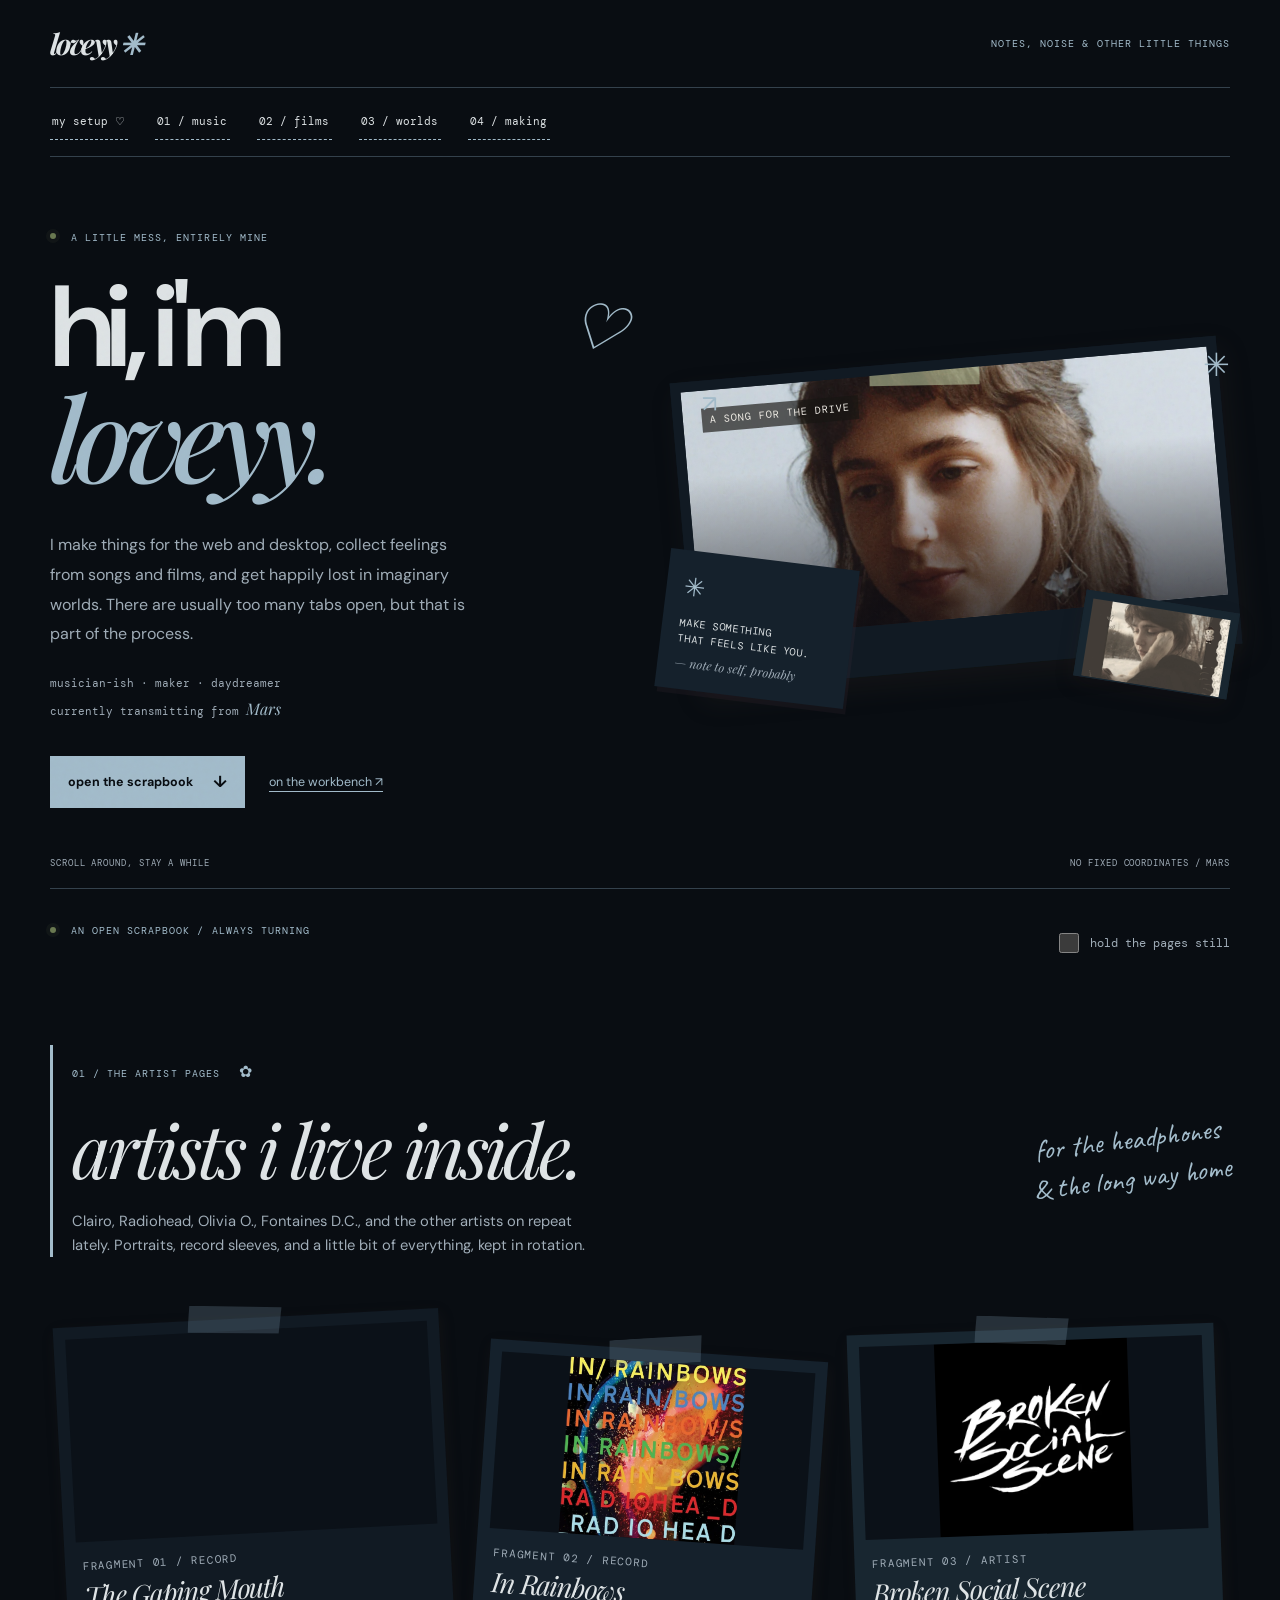
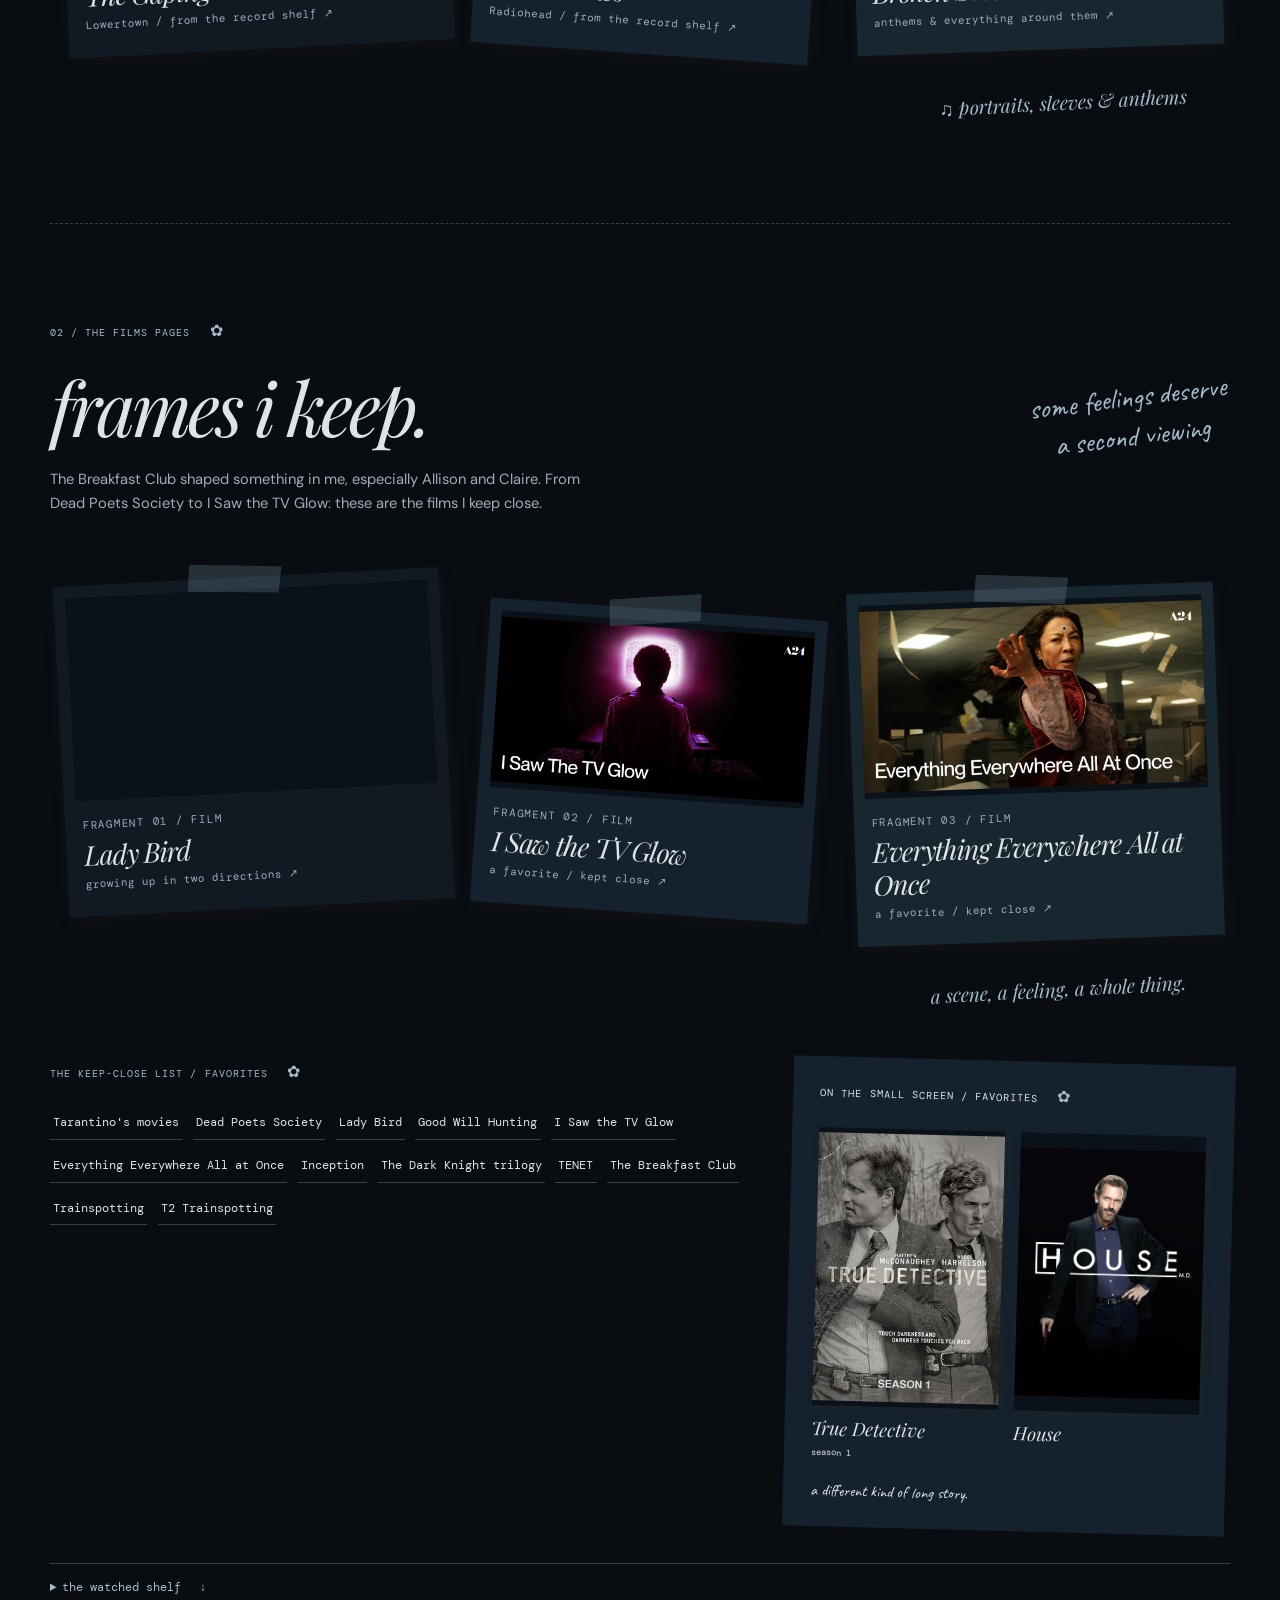
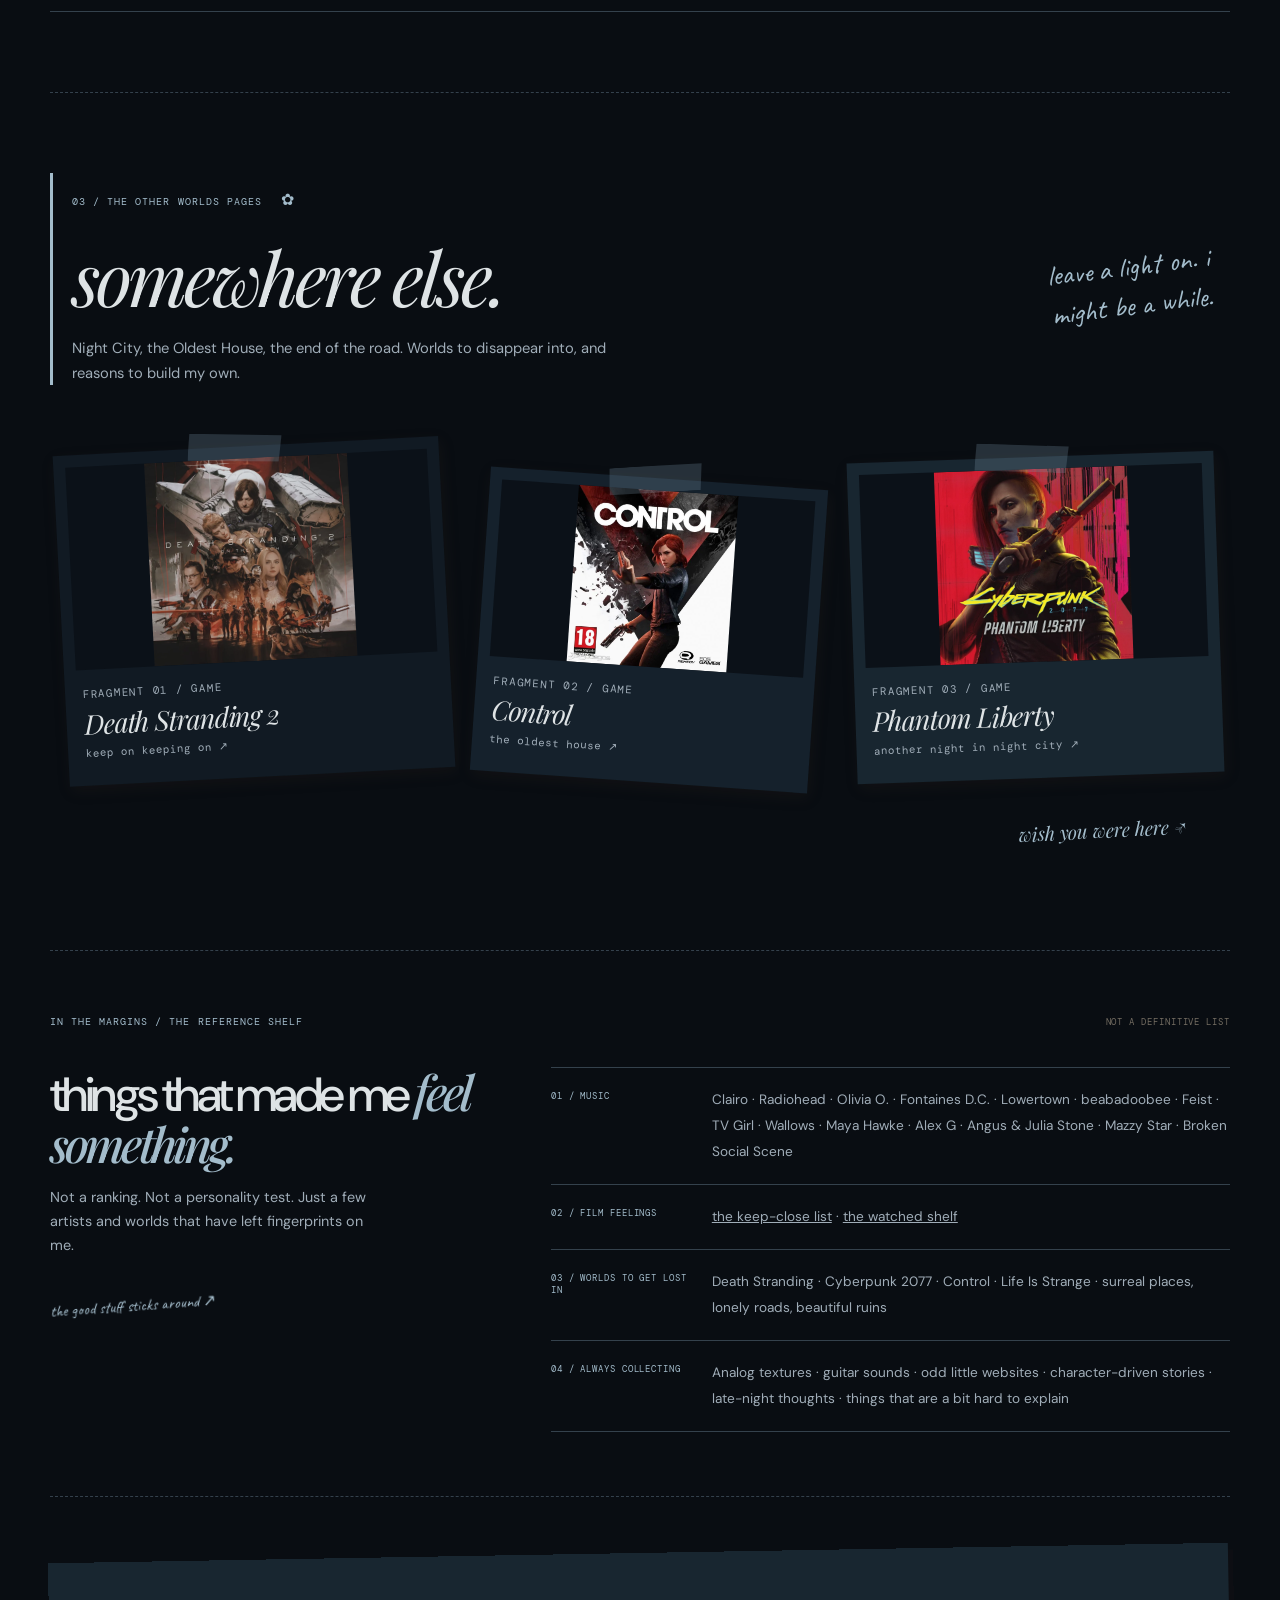
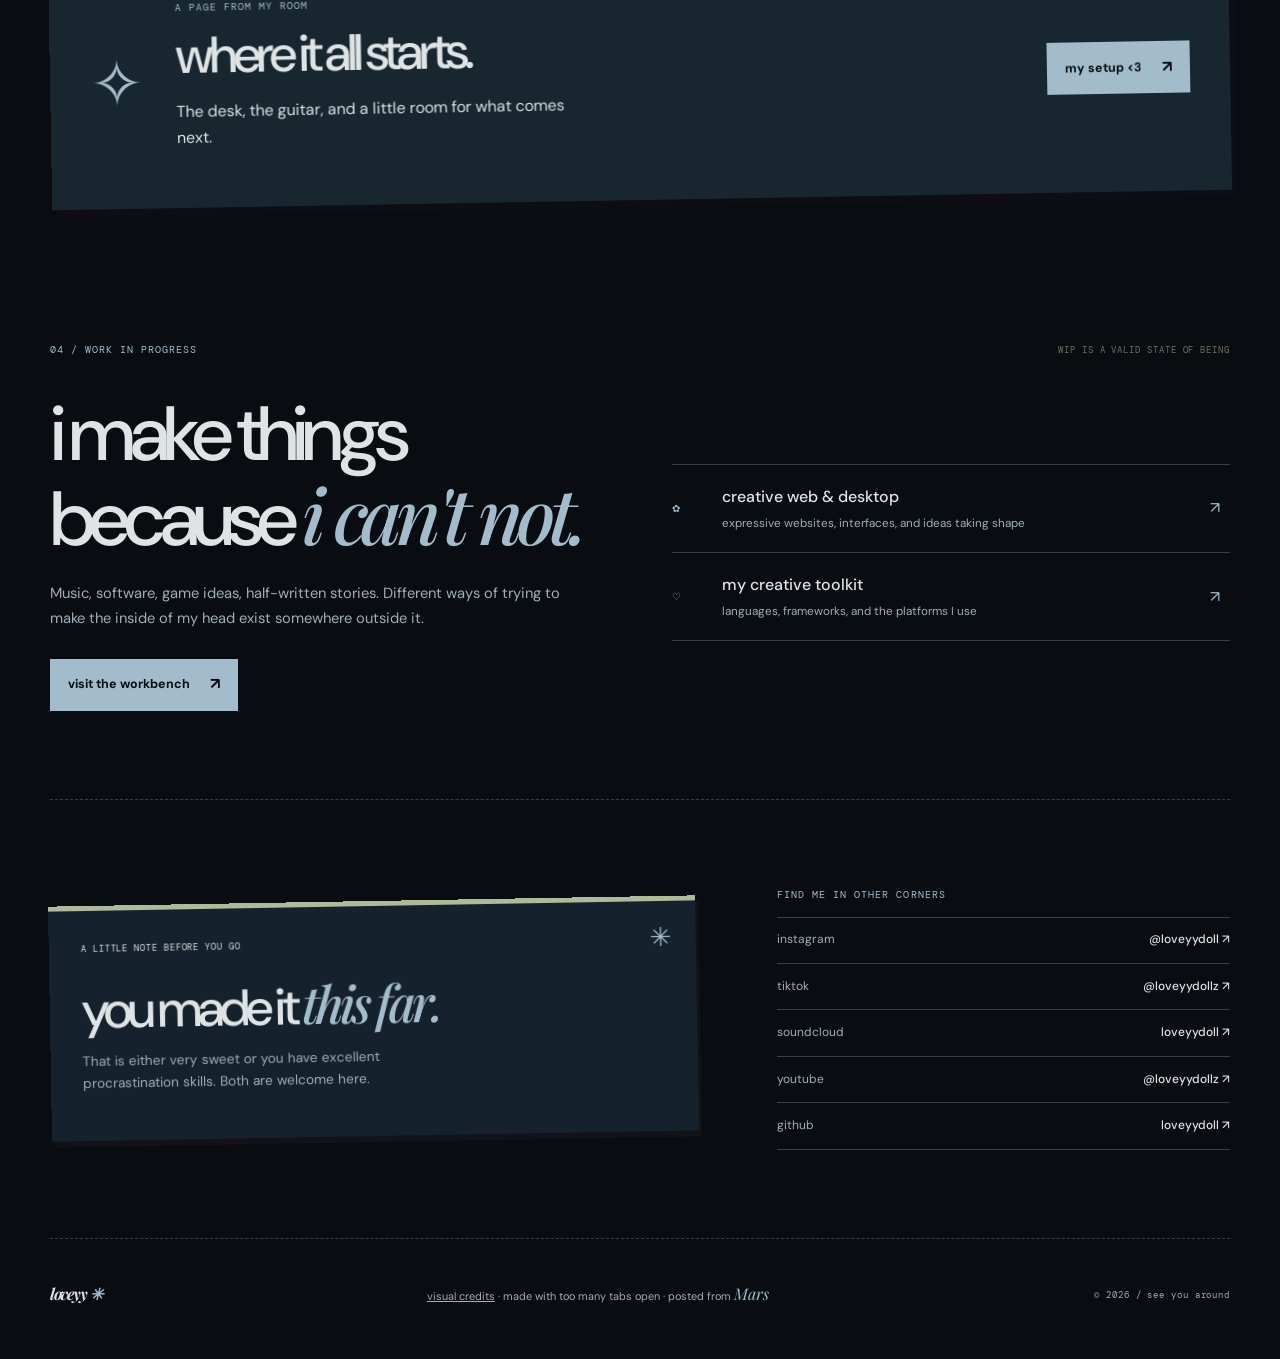
==== commit 65499670: "Remove cancelled work from personal scrapbook" ====
--- a/archive.html
+++ b/archive.html
@@ -72,9 +72,9 @@
         <div class="section-heading"><p class="eyebrow" data-copy="index-141">04 / WORK IN PROGRESS</p><span class="section-mark" data-copy="index-142">WIP IS A VALID STATE OF BEING</span></div>
         <div class="making-layout">
           <div><h2 id="making-title"><span data-copy="index-extra-003">i make things</span><br><span data-copy="index-extra-004">because </span><em><span data-copy="index-extra-005">i can't not.</span></em></h2><p class="section-intro" data-copy="index-143">Music, software, game ideas, half-written stories. Different ways of trying to make the inside of my head exist somewhere outside it.</p><a class="pill-link" href="portfolio.html">visit the workbench <span data-copy="index-144">↗</span></a></div>
-          <div class="project-teasers">
-            <a class="project-teaser" href="portfolio.html#aetherloom"><span class="project-index" data-copy="index-145">A.</span><span><strong data-copy="index-146">Aetherloom</strong><small data-copy="index-147">A character synth, finding its own sound · early alpha</small></span><span class="teaser-arrow" data-copy="index-148">↗</span></a>
-            <div class="project-teaser teaser-soon"><span class="project-index" data-copy="index-149">B.</span><span><strong data-copy="index-150">the music thing</strong><small data-copy="index-151">Learning, experimenting, figuring it out in public</small></span><span class="teaser-arrow" data-copy="index-152">…</span></div>
+          <div class="project-teasers">
+            <a class="project-teaser" href="portfolio.html#web"><span class="project-index">✿</span><span><strong>creative web &amp; desktop</strong><small>expressive websites, interfaces, and ideas taking shape</small></span><span class="teaser-arrow">↗</span></a>
+            <a class="project-teaser" href="portfolio.html#toolkit"><span class="project-index">♡</span><span><strong>my creative toolkit</strong><small>languages, frameworks, and the platforms I use</small></span><span class="teaser-arrow">↗</span></a>
           </div>
         </div>
       </section>
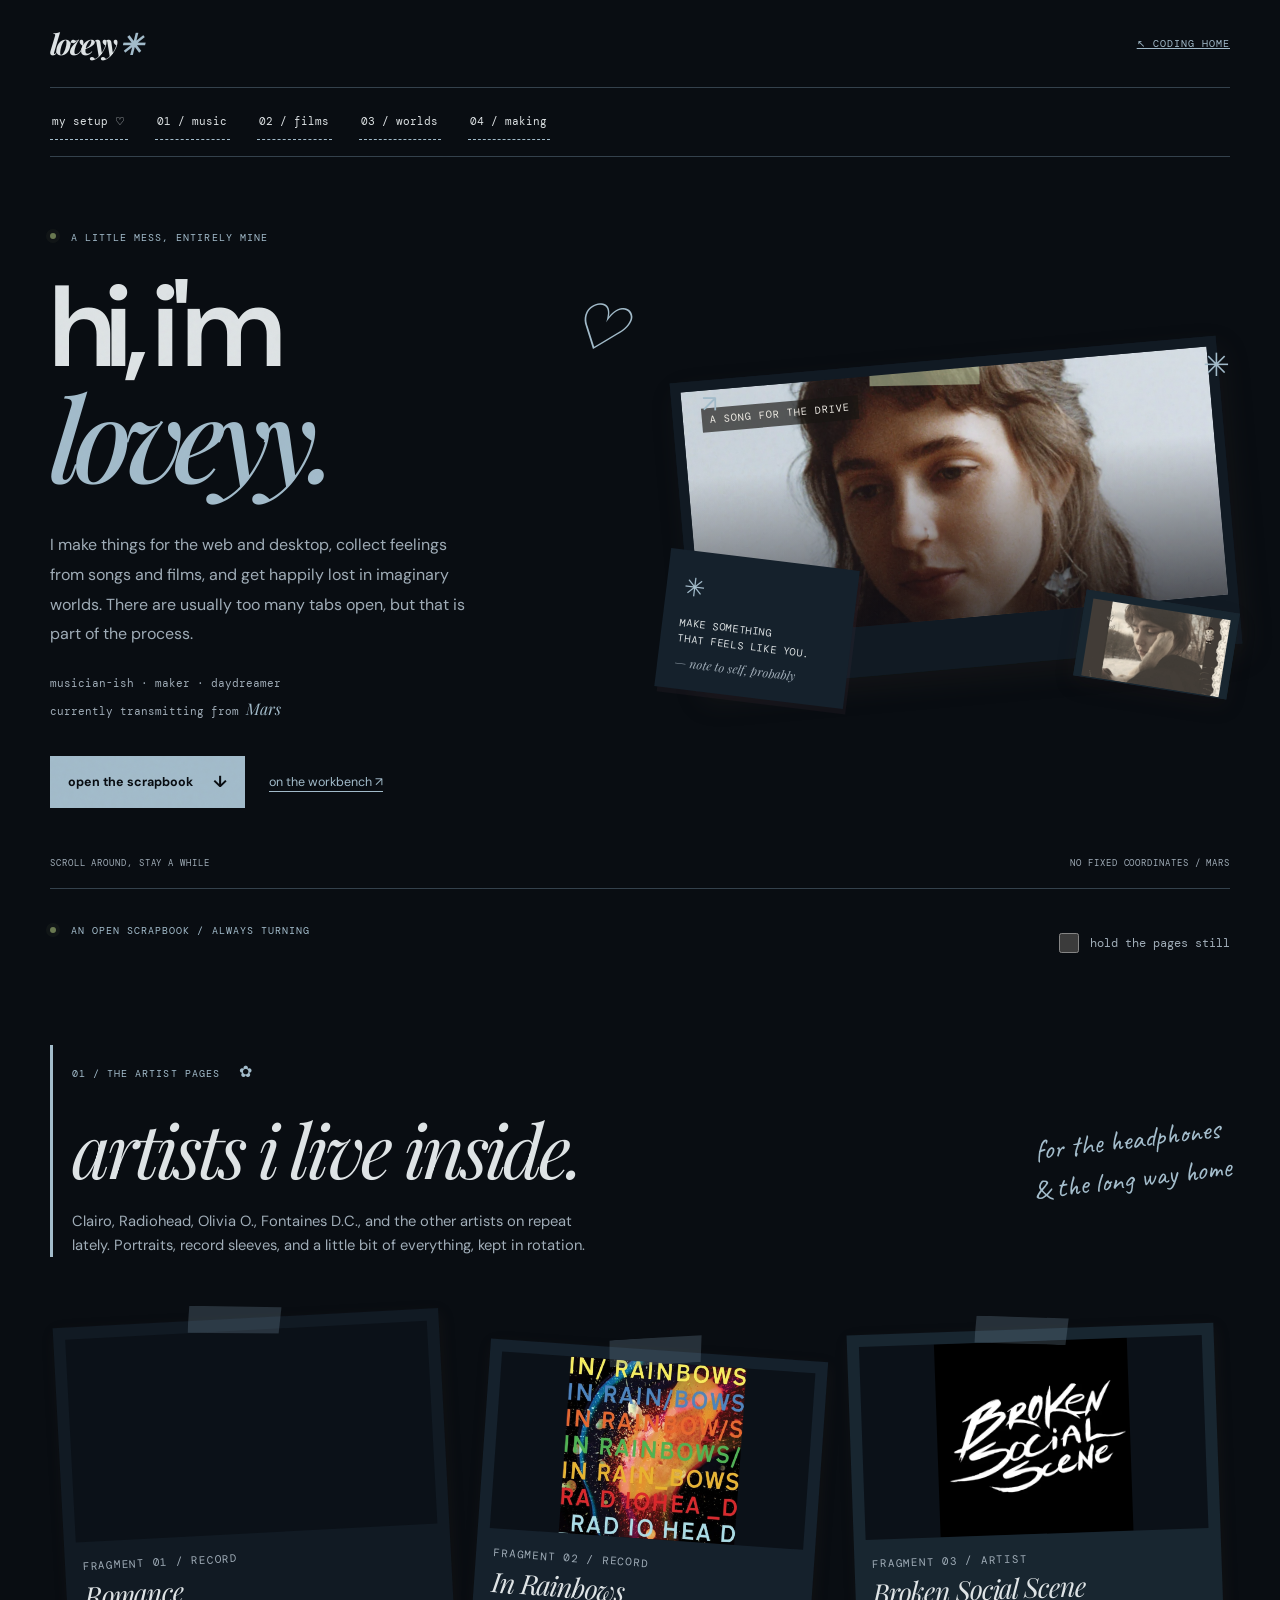
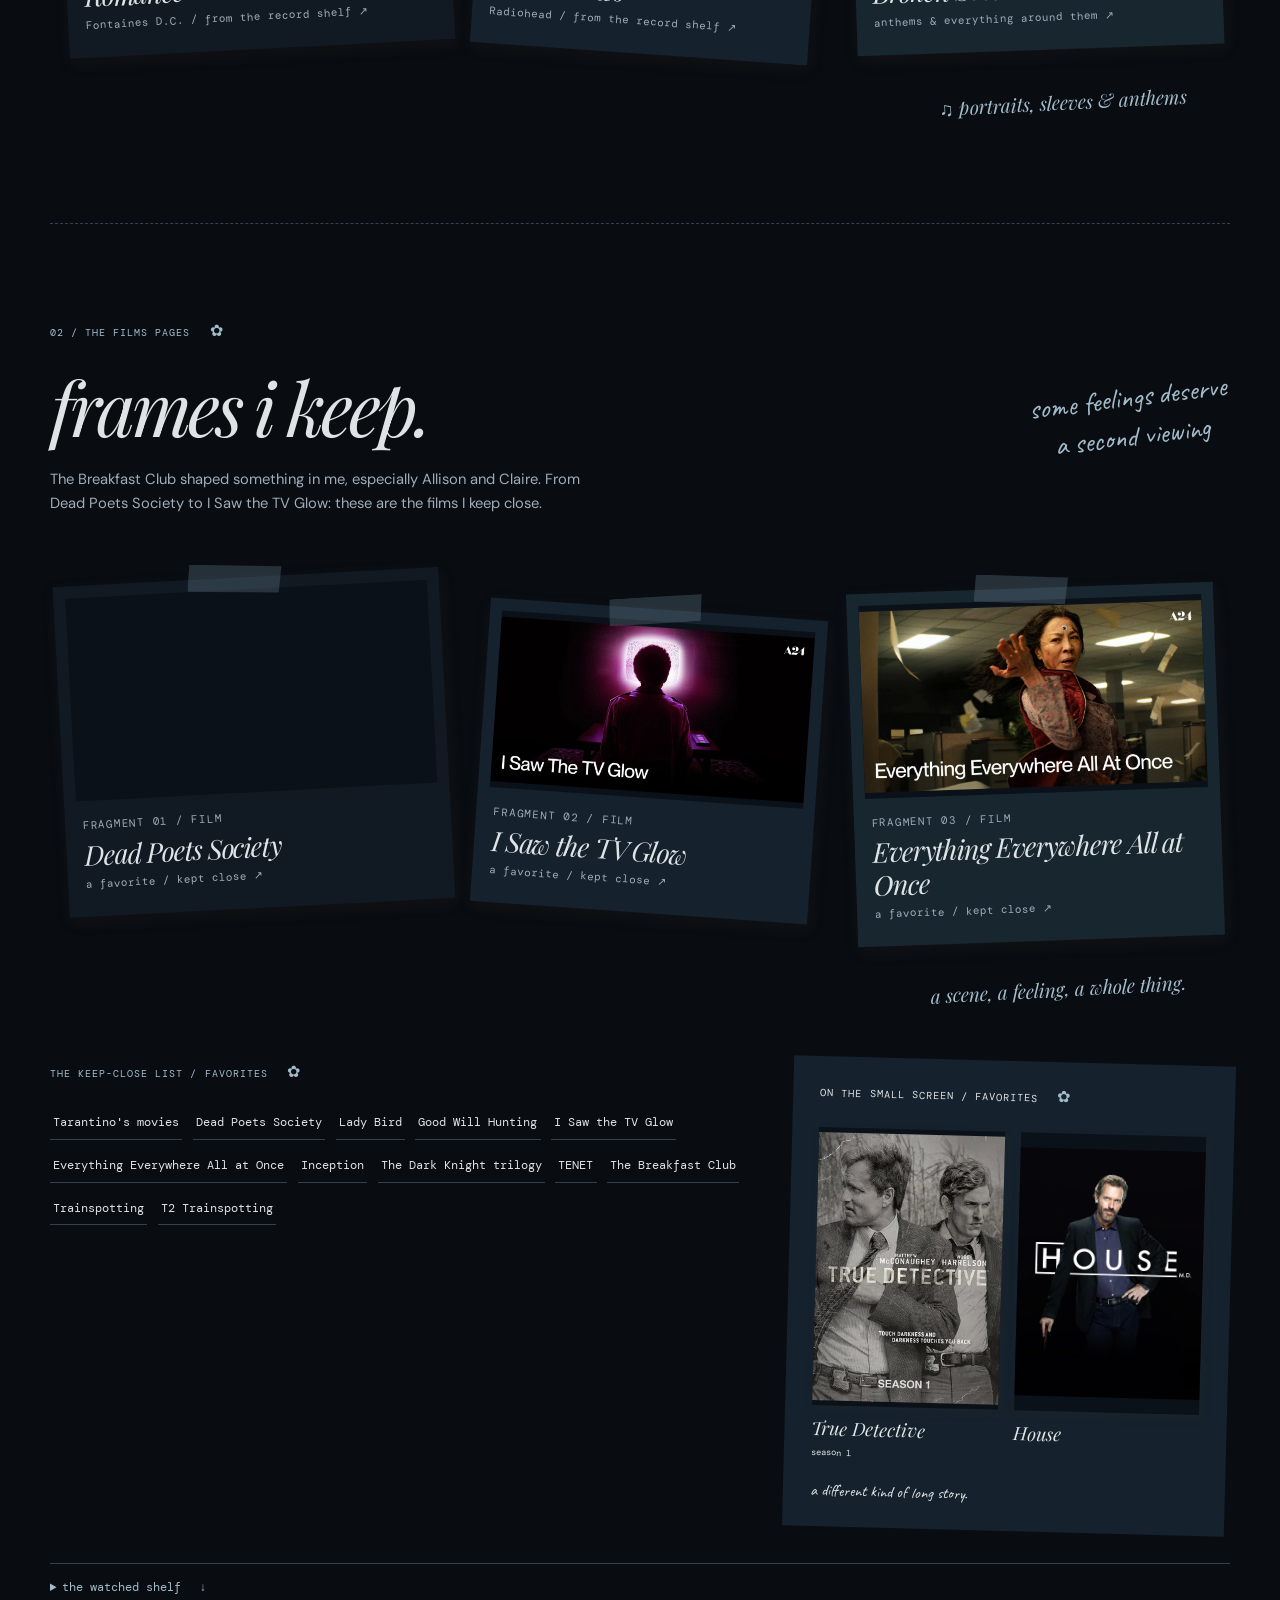
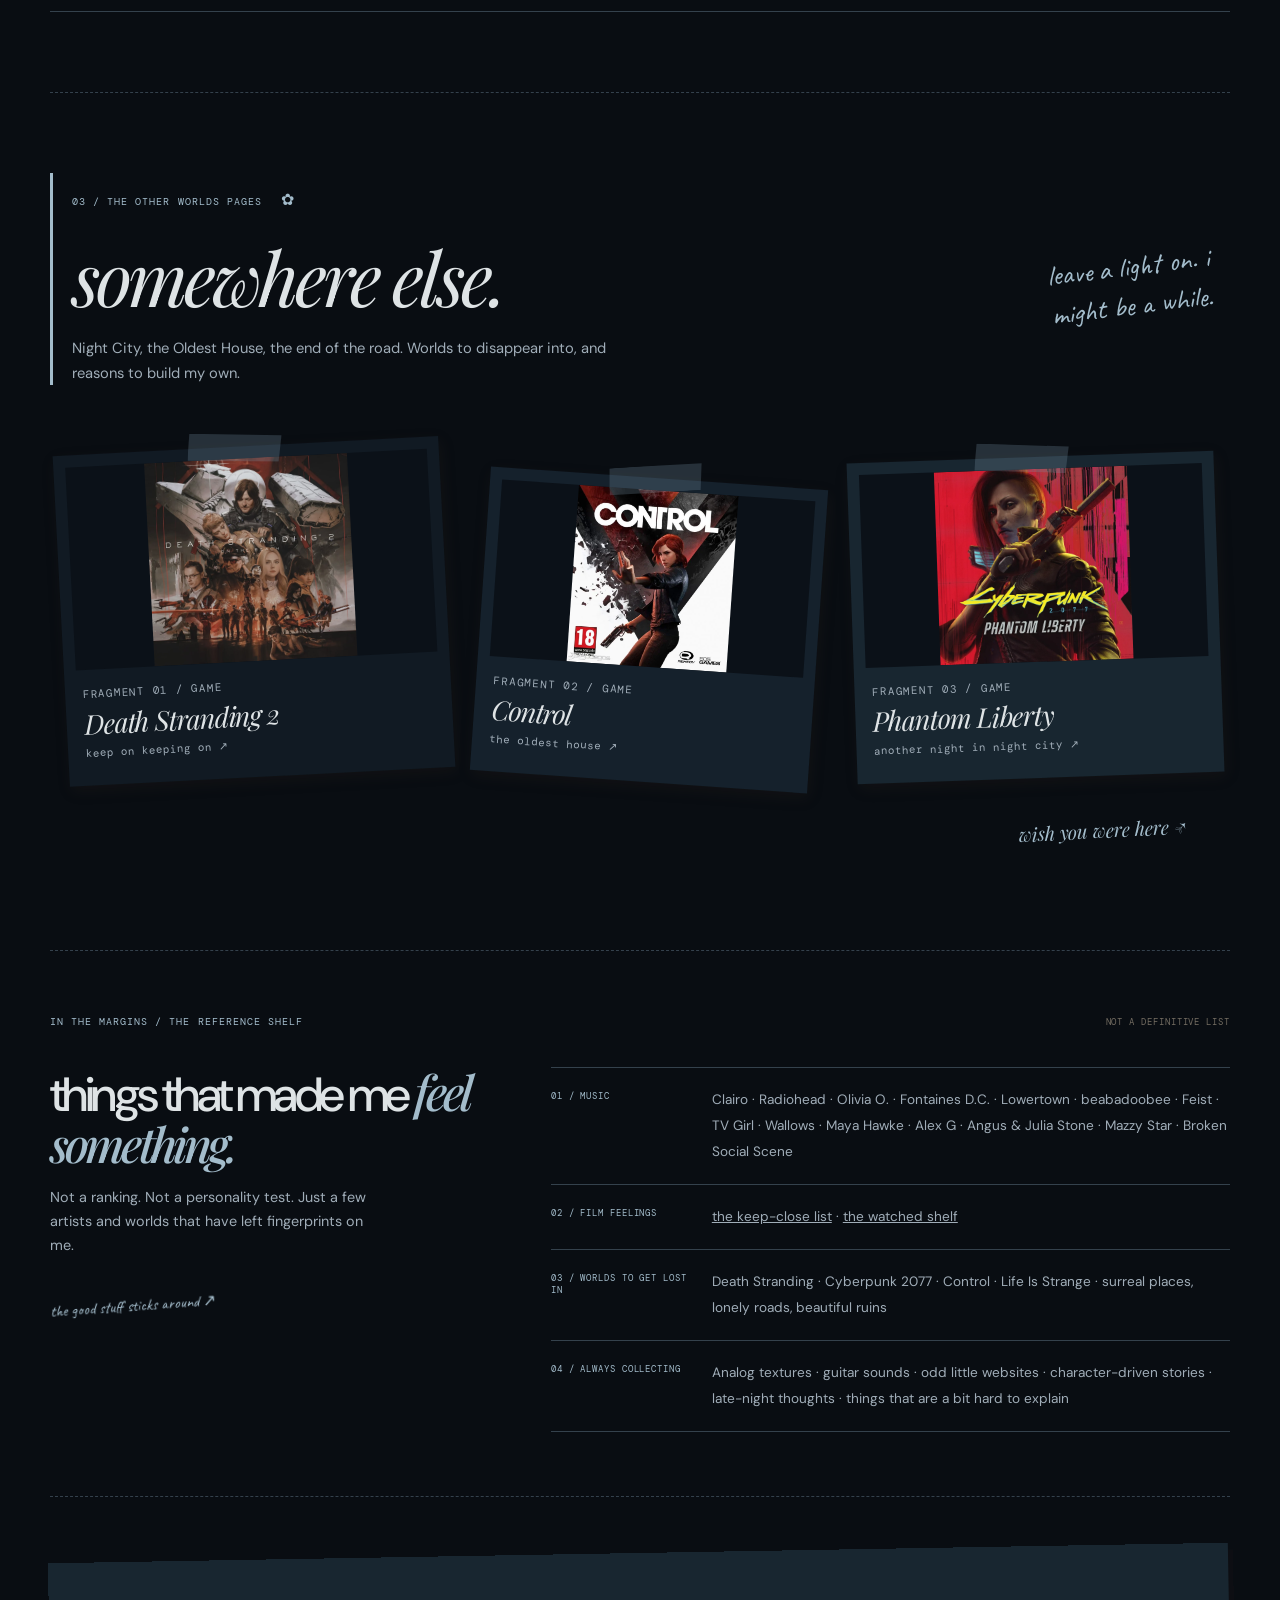
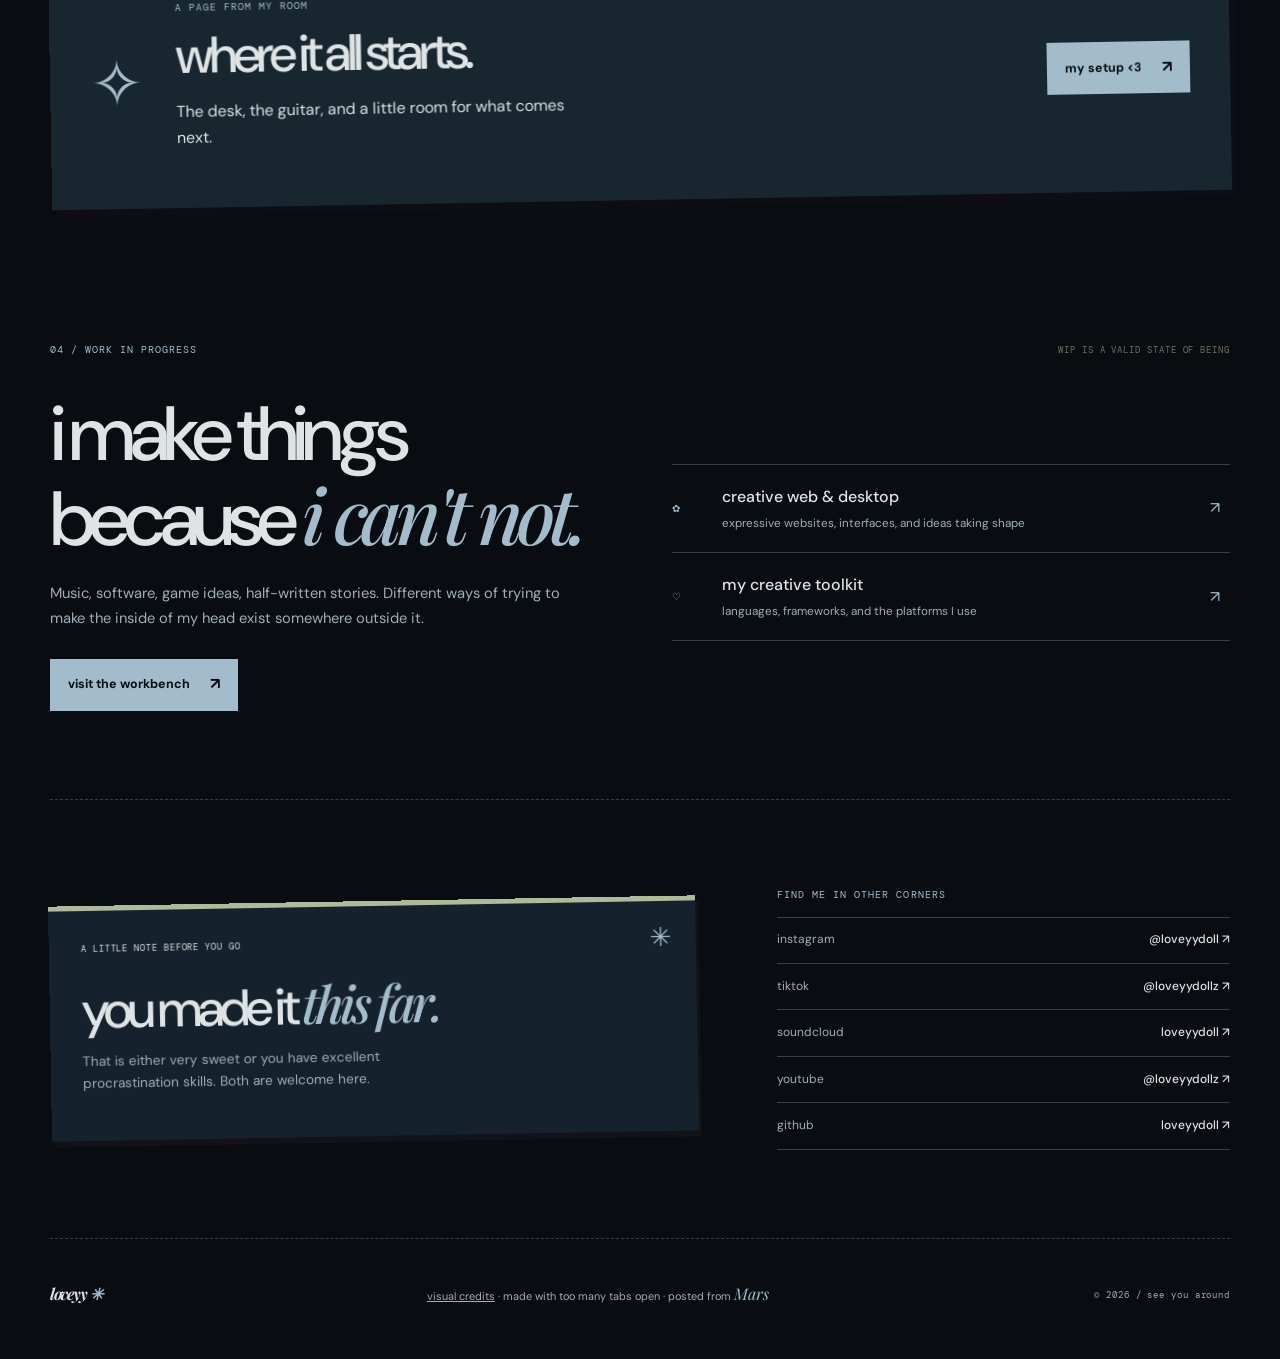
==== commit 03916ac0: "Link the personal archive back to coding home" ====
--- a/archive.html
+++ b/archive.html
@@ -4,8 +4,8 @@
   <meta charset="utf-8">
   <meta name="viewport" content="width=device-width, initial-scale=1">
   <meta name="theme-color" content="#f3eddf">
-  <meta name="description" content="A little corner of the internet belonging to loveyy: music, films, games, thoughts, and things in progress.">
-  <title>loveyy ✳ — a little corner of the internet</title>
+  <meta name="description" content="Loveyy’s personal archive: music, films, games, thoughts, and other things I love.">
+  <title>Personal archive — loveyy ✳</title>
   <link rel="icon" type="image/png" href="/assets/imgs/InEgUadX.png">
   <link rel="preconnect" href="https://fonts.googleapis.com">
   <link rel="preconnect" href="https://fonts.gstatic.com" crossorigin>
@@ -19,7 +19,7 @@
   <div class="site-shell">
     <header class="topbar">
       <a class="wordmark" href="index.html" aria-label="loveyy home">loveyy<span data-copy="index-001">✳</span></a>
-      <span class="top-note" data-copy="index-002">NOTES, NOISE & OTHER LITTLE THINGS</span>
+      <a class="top-note" href="index.html">↖ CODING HOME</a>
       
     </header>
 
